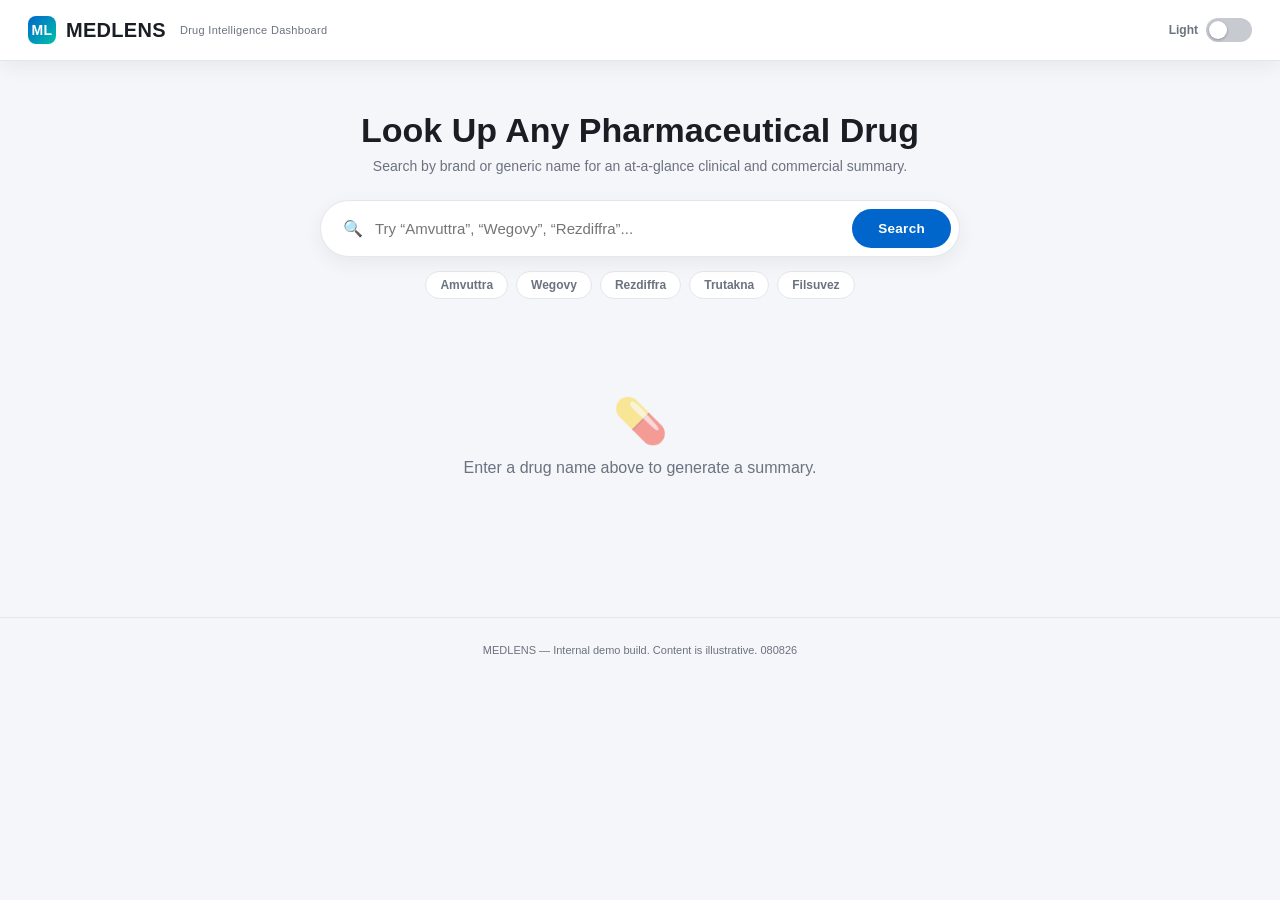
==== index.html @ 2a8954ef "Log search timing breakdown to browser console Prints round-trip time alongside the server's own pha" ====
<!DOCTYPE html>
<html lang="en">
<head>
<meta charset="UTF-8">
<meta name="viewport" content="width=device-width, initial-scale=1.0">
<title>MEDLENS — Drug Intelligence Dashboard</title>
<style>
:root{
--accent:#0066CC; --accent-soft:#0066CC1a;
--bg:#f4f6f9; --panel:#ffffff; --text:#1a1d24; --muted:#6b7280; --border:#e3e6ec;
--radius:16px; --shadow:0 6px 20px rgba(20,20,40,.06); --shadow-hover:0 12px 28px rgba(20,20,40,.12);
--anatomy-color:#498fcb;
}
[data-theme="dark"]{
--bg:#0e0f14; --panel:#181a22; --text:#eef0f5; --muted:#9aa0b0; --border:#262a36;
--shadow:0 6px 20px rgba(0,0,0,.4); --shadow-hover:0 12px 30px rgba(0,0,0,.55);
}
*{box-sizing:border-box;}
body{margin:0;font-family:'Helvetica Neue',Helvetica,Arial,sans-serif;background:var(--bg);color:var(--text);transition:background .3s,color .3s;-webkit-font-smoothing:antialiased;}
header.topbar{position:sticky; top:0; z-index:50; display:flex; align-items:center; justify-content:space-between; padding:16px 28px; background:var(--panel); border-bottom:1px solid var(--border); box-shadow:var(--shadow);}
.logo{ display:flex; align-items:center; gap:10px; font-weight:700; font-size:20px; letter-spacing:.3px;}
.logo .mark{ width:28px;height:28px;border-radius:8px; background:linear-gradient(135deg,#0066CC,#00C2A8); display:flex;align-items:center;justify-content:center;color:#fff;font-size:14px;font-weight:800;}
.logo-sub{ font-size:11px; color:var(--muted); font-weight:500; margin-left:4px;}
.switch{ position:relative; width:46px; height:24px; flex-shrink:0;}
.switch input{ opacity:0; width:0; height:0;}
.slider{ position:absolute; cursor:pointer; inset:0; background:#c7cad1; border-radius:24px; transition:.25s;}
.slider::before{ content:""; position:absolute; height:18px;width:18px;left:3px;bottom:3px;background:#fff;border-radius:50%;transition:.25s; box-shadow:0 1px 3px rgba(0,0,0,.3);}
input:checked + .slider{ background:var(--accent);}
input:checked + .slider::before{ transform:translateX(22px);}
.theme-row{ display:flex; align-items:center; gap:8px; font-size:12px; color:var(--muted); font-weight:600;}
.hero{ max-width:900px; margin:50px auto 0; padding:0 24px; text-align:center;}
.hero h1{ font-size:34px; font-weight:700; margin:0 0 8px; }
.hero p{ color:var(--muted); font-size:14px; margin:0 0 26px; }
.search-wrap{ max-width:640px; margin:0 auto; position:relative; }
.search-box{display:flex; align-items:center; gap:10px; background:var(--panel); border:1.5px solid var(--border); border-radius:999px; padding:8px 8px 8px 22px; box-shadow:var(--shadow); transition:border-color .2s;}
.search-box:focus-within{ border-color:var(--accent); }
.search-box input{flex:1; border:none; outline:none; background:transparent; font-family:inherit; font-size:15px; color:var(--text);}
.search-btn{background:var(--accent); color:#fff; border:none; border-radius:999px; padding:12px 26px; font-family:inherit; font-weight:700; font-size:13.5px; cursor:pointer; transition:all .2s; letter-spacing:.3px;}
.search-btn:hover{ background:#0052a3; }
.suggestions{display:flex; gap:8px; justify-content:center; margin-top:14px; flex-wrap:wrap;}
.chip-btn{border:1px solid var(--border); background:var(--panel); color:var(--muted); padding:6px 14px; border-radius:999px; font-size:12px; font-weight:600; cursor:pointer; transition:all .2s; font-family:inherit;}
.chip-btn:hover{ border-color:var(--accent); color:var(--accent); }
#loading{ display:none; text-align:center; padding:50px 0; color:var(--muted); font-size:14px; }
#loading.show{ display:block; }
.spinner{width:32px;height:32px;border-radius:50%; border:3px solid var(--border); border-top-color:var(--accent); margin:0 auto 14px; animation:spin 0.8s linear infinite;}
@keyframes spin{ to{ transform:rotate(360deg); } }
#emptyState{ text-align:center; padding:60px 20px; color:var(--muted); }
#emptyState .big-icon{ font-size:44px; margin-bottom:12px; opacity:.5; }
main{ max-width:1100px; margin:0 auto; padding:36px 24px 80px; }
.result-card{ display:none; }
.result-card.show{ display:block; animation:fadeIn .35s ease; }
@keyframes fadeIn{ from{opacity:0; transform:translateY(8px);} to{opacity:1; transform:translateY(0);} }
.drug-header{background:var(--panel); border:1px solid var(--border); border-radius:var(--radius); padding:28px 32px; box-shadow:var(--shadow); display:flex; justify-content:space-between; align-items:flex-start; gap:20px; flex-wrap:wrap;}
.drug-title-block h2{ font-size:28px; font-weight:700; margin:0 0 2px; }
.drug-generic{ font-size:13.5px; color:var(--muted); font-style:italic; margin-bottom:10px; }
.drug-tags{ display:flex; gap:8px; flex-wrap:wrap; }
.tag{ font-size:11px; font-weight:700; padding:4px 11px; border-radius:999px; background:var(--accent-soft); color:var(--accent); text-transform:uppercase; letter-spacing:.4px; }
.tag.class-tag{ background:#00C2A81a; color:#00997f; }
.confidence-note{ font-size:11px; color:var(--muted); max-width:220px; text-align:right; }
.header-links{ display:flex; gap:10px; margin-top:12px; flex-wrap:wrap; }
.link-btn{display:inline-flex; align-items:center; gap:6px; font-size:12px; font-weight:700; padding:8px 14px; border-radius:999px; text-decoration:none; border:1.5px solid var(--accent); color:var(--accent); transition:all .2s;}
.link-btn:hover{ background:var(--accent); color:#fff; }
.link-btn.secondary{ border-color:var(--border); color:var(--muted); }
.link-btn.secondary:hover{ background:var(--muted); color:#fff; border-color:var(--muted); }
.grid-2{ display:grid; grid-template-columns:1fr 1fr; gap:20px; margin-top:20px; }
.grid-3{ display:grid; grid-template-columns:repeat(3,1fr); gap:20px; margin-top:20px; }
@media (max-width:800px){ .grid-2, .grid-3{ grid-template-columns:1fr; } }
.panel{ background:var(--panel); border:1px solid var(--border); border-radius:var(--radius); padding:24px 26px; box-shadow:var(--shadow); }
.panel h3{ font-size:14px; text-transform:uppercase; letter-spacing:1px; color:var(--accent); margin:0 0 14px; font-weight:700; }
.panel p{ font-size:14px; line-height:1.65; color:var(--text); margin:0 0 10px; }
.panel ul{ margin:0; padding-left:18px; font-size:13.5px; line-height:1.8; color:var(--text); }
.layman-box{background:var(--accent-soft); border:1px solid var(--border); border-radius:12px; padding:16px 18px; margin-top:14px;}
.layman-box .label-row{ display:flex; align-items:center; gap:8px; margin-bottom:8px; }
.layman-box .label-row span.emoji{ font-size:16px; }
.layman-box .label-row b{ font-size:12px; text-transform:uppercase; letter-spacing:.5px; color:var(--accent); }
.layman-box p{ margin:0; font-size:13.5px; line-height:1.6; }
/* Body map infographic — RESCALED to 2x (was 2.5x) */
.bodymap-wrap{ display:flex; flex-direction:column; align-items:center; }
.bodymap{ position:relative; width:300px; max-width:100%; }
.bodymap svg{ width:100%; display:block; }
.bodymap .zone{ transition:opacity .2s; cursor:pointer; }
.bodymap .zone.active{ fill:var(--accent) !important; opacity:1; }
.bodymap .zone.inactive{ opacity:.15; }
.zone-legend{ margin-top:14px; display:flex; flex-direction:column; gap:6px; width:100%; }
.zone-legend-item{ display:flex; align-items:center; gap:8px; font-size:12.5px; }
.zone-legend-dot{ width:10px;height:10px;border-radius:50%; background:var(--accent); flex-shrink:0; }
.resource-item{display:flex; align-items:flex-start; gap:12px; padding:12px 0; border-bottom:1px solid var(--border);}
.resource-item:last-child{ border-bottom:none; }
.resource-icon{ width:34px;height:34px; border-radius:9px; background:var(--accent-soft); display:flex; align-items:center; justify-content:center; font-size:16px; flex-shrink:0; }
.resource-text h4{ margin:0 0 3px; font-size:13.5px; font-weight:700; }
.resource-text p{ margin:0; font-size:12.5px; color:var(--muted); line-height:1.5; }
.resource-link{ font-size:11.5px; font-weight:700; color:var(--accent); text-decoration:none; }
.company-card{ display:flex; align-items:center; gap:16px; margin-bottom:16px; }
.company-logo-mark{ width:52px;height:52px; border-radius:12px; background:var(--accent); color:#fff; display:flex; align-items:center; justify-content:center; font-weight:800; font-size:18px; flex-shrink:0; }
.company-meta h4{ margin:0 0 2px; font-size:15px; font-weight:700; }
.company-meta span{ font-size:12px; color:var(--muted); }
.stat-row{ display:flex; gap:18px; margin-top:14px; flex-wrap:wrap; }
.stat{ flex:1; min-width:90px; }
.stat .val{ font-size:18px; font-weight:800; }
.stat .lbl{ font-size:10.5px; color:var(--muted); text-transform:uppercase; letter-spacing:.4px; }
.company-website-link{ display:inline-flex; align-items:center; gap:6px; font-size:12.5px; font-weight:700; color:var(--accent); text-decoration:none; margin-top:14px; }
.company-website-link:hover{ text-decoration:underline; }
.other-drugs-wrap{ margin-top:18px; padding-top:16px; border-top:1px solid var(--border); }
.other-drugs-wrap h4{ margin:0 0 10px; font-size:12px; text-transform:uppercase; letter-spacing:.5px; color:var(--muted); font-weight:700; }
.other-drugs-list{ display:flex; flex-wrap:wrap; gap:8px; }
.other-drug-chip{ font-size:12px; padding:6px 13px; border-radius:999px; background:var(--bg); border:1px solid var(--border); font-weight:600; }
a.other-drug-chip{ display:inline-block; text-decoration:none; color:var(--text); cursor:pointer; transition:all .2s; }
a.other-drug-chip:hover{ background:var(--accent); color:#fff; border-color:var(--accent); }
.side-effects-list{ display:flex; flex-wrap:wrap; gap:8px; }
.se-chip{ font-size:12px; padding:6px 12px; border-radius:8px; background:var(--bg); border:1px solid var(--border); }
.se-chip.serious{ background:#e7004c1a; color:#e7004c; border-color:#e7004c40; font-weight:700; }
.similar-drugs-wrap{ margin-top:20px; padding-top:16px; border-top:1px solid var(--border); }
.similar-drugs-wrap h3{ font-size:14px; text-transform:uppercase; letter-spacing:1px; color:var(--accent); margin:0 0 12px; font-weight:700; }
.similar-drugs-list{ display:flex; flex-wrap:wrap; gap:8px; }
.similar-drug-link{font-size:12.5px; font-weight:700; padding:6px 14px; border-radius:999px; background:var(--accent-soft); color:var(--accent); text-decoration:none; border:1px solid var(--border); cursor:pointer; transition:all .2s;}
.similar-drug-link:hover{ background:var(--accent); color:#fff; }
.disclaimer{margin-top:28px; font-size:11.5px; color:var(--muted); background:var(--panel); border:1px dashed var(--border); border-radius:12px; padding:14px 18px; line-height:1.6;}
.disclaimer b{ color:var(--text); }
.trial-banner{ display:flex; align-items:flex-start; gap:14px; background:var(--accent-soft); border:1.5px solid var(--accent); border-radius:var(--radius); padding:18px 22px; margin-bottom:20px; box-shadow:var(--shadow); }
.trial-banner-icon{ font-size:22px; line-height:1; flex-shrink:0; }
.trial-banner-body{ flex:1; min-width:0; }
.trial-banner-title{ font-size:13px; font-weight:800; text-transform:uppercase; letter-spacing:.5px; color:var(--accent); margin:0 0 4px; }
.trial-banner-text{ font-size:13px; line-height:1.55; color:var(--text); margin:0 0 10px; }
.trial-banner-meta{ display:flex; gap:8px; flex-wrap:wrap; }
.trial-meta-chip{ font-size:11px; font-weight:700; padding:4px 11px; border-radius:999px; background:var(--panel); border:1px solid var(--accent); color:var(--accent); text-transform:uppercase; letter-spacing:.4px; }
.trial-meta-chip.trial-meta-link{ text-decoration:none; cursor:pointer; transition:all .2s; }
.trial-meta-chip.trial-meta-link:hover{ background:var(--accent); color:#fff; }
.coverage-panel{ margin-top:20px; }
.coverage-panel > h3{ font-size:14px; text-transform:uppercase; letter-spacing:1px; color:var(--accent); margin:0 0 4px; font-weight:700; }
.coverage-sub-label{ font-size:11.5px; color:var(--muted); margin:0 0 16px; }
.coverage-list{ display:flex; flex-direction:column; }
.coverage-item{ display:block; text-decoration:none; color:inherit; padding:14px 0; border-top:1px solid var(--border); }
.coverage-item:first-child{ border-top:none; padding-top:2px; }
.coverage-item:hover .coverage-headline{ color:var(--accent); text-decoration:underline; }
.coverage-meta{ display:flex; align-items:center; gap:8px; flex-wrap:wrap; margin-bottom:6px; }
.coverage-outlet{ font-size:10.5px; font-weight:700; letter-spacing:.4px; text-transform:uppercase; color:var(--accent); background:var(--accent-soft); padding:3px 9px; border-radius:999px; }
.coverage-date{ font-size:11px; color:var(--muted); font-variant-numeric:tabular-nums; }
.coverage-headline{ font-size:14.5px; font-weight:700; line-height:1.35; margin:0 0 4px; color:var(--text); }
.coverage-sub{ font-size:12.5px; line-height:1.55; color:var(--muted); margin:0; }
.coverage-foot{ margin-top:16px; padding-top:13px; border-top:1px solid var(--border); font-size:11px; color:var(--muted); display:flex; justify-content:space-between; gap:12px; flex-wrap:wrap; align-items:center; }
.coverage-foot a{ color:var(--accent); text-decoration:none; font-weight:700; }
.coverage-foot a:hover{ text-decoration:underline; }
.coverage-empty{ display:flex; gap:13px; align-items:flex-start; background:var(--bg); border:1px dashed var(--border); border-radius:12px; padding:16px 18px; }
.coverage-empty-icon{ font-size:17px; line-height:1.2; flex-shrink:0; }
.coverage-empty-title{ font-size:13px; font-weight:700; margin:0 0 3px; color:var(--text); }
.coverage-empty-text{ font-size:12.5px; line-height:1.55; color:var(--muted); margin:0; }
.coverage-empty-text a{ color:var(--accent); font-weight:700; text-decoration:none; }
.coverage-empty-text a:hover{ text-decoration:underline; }
.coverage-skel-row{ padding:14px 0; border-top:1px solid var(--border); }
.coverage-skel-row:first-child{ border-top:none; padding-top:2px; }
.sk{ background:var(--border); border-radius:5px; height:9px; animation:skpulse 1.4s ease-in-out infinite; }
.sk.chip{ width:74px; height:15px; border-radius:999px; margin-bottom:8px; }
.sk.l1{ width:92%; height:12px; margin-bottom:7px; }
.sk.l2{ width:64%; }
@keyframes skpulse{ 0%,100%{ opacity:.55; } 50%{ opacity:1; } }
@media (prefers-reduced-motion:reduce){ .sk{ animation:none; } }
.source-note{ display:flex; align-items:center; gap:6px; font-size:11px; color:var(--muted); margin-top:16px; justify-content:flex-end; }
.source-dot{ width:6px;height:6px;border-radius:50%; background:#00C2A8; }
footer{ text-align:center; padding:26px; font-size:11px; color:var(--muted); border-top:1px solid var(--border); }
</style>
</head>
<body data-theme="light">
<header class="topbar">
<div class="logo"><span class="mark">ML</span>MEDLENS<span class="logo-sub">Drug Intelligence Dashboard</span></div>
<div class="theme-row">
<span id="themeLabel">Light</span>
<label class="switch">
<input type="checkbox" id="themeToggle">
<span class="slider"></span>
</label>
</div>
</header>
<div class="hero">
<h1>Look Up Any Pharmaceutical Drug</h1>
<p>Search by brand or generic name for an at-a-glance clinical and commercial summary.</p>
<div class="search-wrap">
<div class="search-box">
<span>🔍</span>
<input type="text" id="searchInput" placeholder="Try “Amvuttra”, “Wegovy”, “Rezdiffra”...">
<button class="search-btn" id="searchBtn">Search</button>
</div>
</div>
<div class="suggestions">
<button class="chip-btn" data-drug="amvuttra">Amvuttra</button>
<button class="chip-btn" data-drug="wegovy">Wegovy</button>
<button class="chip-btn" data-drug="rezdiffra">Rezdiffra</button>
<button class="chip-btn" data-drug="trutakna">Trutakna</button>
<button class="chip-btn" data-drug="filsuvez">Filsuvez</button>
</div>
</div>
<main>
<div id="loading">
<div class="spinner"></div>
Searching drug databases...
</div>
<div id="emptyState">
<div class="big-icon">💊</div>
<div>Enter a drug name above to generate a summary.</div>
</div>
<div class="result-card" id="resultCard"></div>
<div class="disclaimer" id="globalDisclaimer" style="display:none;">
<b>Data notice:</b> Summaries are generated from public FDA label data and AI interpretation. Always verify against current official prescribing information before clinical or promotional use.
</div>
</main>
<footer>MEDLENS — Internal demo build. Content is illustrative. 080826</footer>
<script>
const DB = {
amvuttra:{brand:"AMVUTTRA", generic:"vutrisiran", company:"Alnylam Pharmaceuticals", companyInitials:"AL", companyFounded:"2002", companyHQ:"Cambridge, MA", companyFocus:"RNAi Therapeutics", drugClass:"RNA Interference (RNAi) Therapeutic", route:"Subcutaneous injection", frequency:"Every 3 months", accent:"#E7004C", indication:"Amvuttra is used to treat polyneuropathy caused by hereditary transthyretin-mediated (hATTR) amyloidosis in adults.", laymanSummary:"Amvuttra helps people whose bodies make a faulty protein that builds up and damages nerves over time.", drugWebsite:"https://www.amvuttra.com", companyWebsite:"https://www.alnylam.com", otherDrugs:["Onpattro","Givlaari","Oxlumo","Leqvio"], bodyZones:["peripheral-nerves","heart"], bodyZoneLabels:{"peripheral-nerves":"Peripheral Nervous System — primary site of amyloid deposit damage","heart":"Cardiac tissue — amyloidosis can also affect the heart"}, sideEffects:[{name:"Injection site reactions",serious:false},{name:"Fatigue",serious:false},{name:"Peripheral edema",serious:false},{name:"Vitamin A deficiency",serious:true}], resources:[{icon:"🤝", title:"Alnylam Assist", text:"Patient support program offering financial assistance."},{icon:"📞", title:"1:1 Nurse Educator Access", text:"Dedicated nurse educators for onboarding support."},{icon:"💰", title:"Copay Savings Card", text:"Eligible patients may pay as little as $0 per dose."}]},
wegovy:{brand:"WEGOVY", generic:"semaglutide", company:"Novo Nordisk", companyInitials:"NN", companyFounded:"1923", companyHQ:"Bagsværd, Denmark", companyFocus:"Diabetes & Obesity Care", drugClass:"GLP-1 Receptor Agonist", route:"Subcutaneous injection / oral tablet", frequency:"Weekly (injection) or daily (tablet)", accent:"#0092BC", indication:"Wegovy is indicated for chronic weight management in adults and adolescents with obesity.", laymanSummary:"Wegovy is a weekly shot that helps people feel full faster and eat less, supporting weight loss over time.", drugWebsite:"https://www.wegovy.com", companyWebsite:"https://www.novonordisk.com", otherDrugs:["Ozempic","Rybelsus","Saxenda","Victoza"], bodyZones:["brain","stomach","heart"], bodyZoneLabels:{"brain":"Hypothalamus — appetite signaling","stomach":"GI tract — slows gastric emptying","heart":"Cardiovascular system — reduces cardiac events"}, sideEffects:[{name:"Nausea",serious:false},{name:"Diarrhea",serious:false},{name:"Constipation",serious:false},{name:"Pancreatitis",serious:true},{name:"Gallbladder issues",serious:true}], resources:[{icon:"🌱", title:"Live Lighter™ Program", text:"Behavioral support and meal planning tools."},{icon:"💳", title:"NovoCare Savings Offer", text:"Savings card for eligible patients."},{icon:"📱", title:"Injection Pen Tutorial App", text:"Step-by-step self-injection guide."}]},
rezdiffra:{brand:"REZDIFFRA", generic:"resmetirom", company:"Madrigal Pharmaceuticals", companyInitials:"MD", companyFounded:"2011", companyHQ:"West Conshohocken, PA", companyFocus:"Liver Disease (MASH/NASH)", drugClass:"Thyroid Hormone Receptor-Beta Agonist", route:"Oral tablet", frequency:"Once daily", accent:"#140FA5", indication:"Rezdiffra treats adults with noncirrhotic MASH with moderate to advanced liver fibrosis.", laymanSummary:"Rezdiffra is a daily pill that helps improve liver health and slow damage from MASH.", drugWebsite:"https://www.rezdiffra.com", companyWebsite:"https://www.madrigalpharma.com", otherDrugs:["No other approved products"], bodyZones:["liver"], bodyZoneLabels:{"liver":"Liver — reduces fat accumulation and fibrosis progression"}, sideEffects:[{name:"Diarrhea",serious:false},{name:"Nausea",serious:false},{name:"Itching",serious:false},{name:"Vomiting",serious:false},{name:"Liver enzyme elevation",serious:true}], resources:[{icon:"🩺", title:"Madrigal Cares", text:"Support hub for insurance and financial assistance."},{icon:"📖", title:"MASH Education Center", text:"Disease-state education resources."},{icon:"💰", title:"Copay Assistance Program", text:"Support to reduce out-of-pocket cost."}]},
trutakna:{brand:"TRUTAKNA", generic:"atacicept", company:"Vera Therapeutics", companyInitials:"VT", companyFounded:"2016", companyHQ:"Brisbane, CA", companyFocus:"Kidney & Immune Disease", drugClass:"Dual B-Lymphocyte Stimulator / APRIL Inhibitor", route:"Subcutaneous injection", frequency:"Weekly", accent:"#36508C", indication:"Trutakna is being developed to treat IgA nephropathy (IgAN).", laymanSummary:"Trutakna is a weekly shot studied for people whose kidneys are damaged by their own immune system.", drugWebsite:"https://www.veratx.com/trutakna", companyWebsite:"https://www.veratx.com", otherDrugs:["No other approved commercial products"], bodyZones:["kidneys","immune-system"], bodyZoneLabels:{"kidneys":"Kidneys — primary organ affected by IgA nephropathy","immune-system":"Immune system — modulates B-cell activity"}, sideEffects:[{name:"Injection site reactions",serious:false},{name:"Headache",serious:false},{name:"Upper respiratory infection",serious:false},{name:"Reduced immunoglobulin levels",serious:true}], resources:[{icon:"🧬", title:"IgAN Patient Community", text:"Educational hub connecting patients with specialists."},{icon:"🤝", title:"Vera Cares Navigator", text:"Case management for insurance support."},{icon:"📚", title:"Clinical Trial Resource Library", text:"Information on ongoing studies."}]},
filsuvez:{brand:"FILSUVEZ", generic:"birch triterpenes", company:"Amryt Pharma (Chiesi Group)", companyInitials:"AM", companyFounded:"2015", companyHQ:"Dublin, Ireland", companyFocus:"Rare Dermatological Disease", drugClass:"Topical Gel — Wound Healing Agent", route:"Topical gel", frequency:"Applied at each dressing change", accent:"#0065A1", indication:"Filsuvez is a topical gel used for wounds associated with epidermolysis bullosa (EB).", laymanSummary:"Filsuvez is a gel applied to wounds for people with a rare skin condition, helping wounds heal faster.", drugWebsite:"https://www.filsuvez.com", companyWebsite:"https://www.chiesi.com", otherDrugs:["Lamzede","Mycapssa","Myalept"], bodyZones:["skin"], bodyZoneLabels:{"skin":"Skin — applied topically to promote wound closure"}, sideEffects:[{name:"Wound complications",serious:false},{name:"Application site reactions",serious:false},{name:"Itching",serious:false},{name:"Hypersensitivity reactions",serious:true}], resources:[{icon:"🎗️", title:"EB Patient Advocacy Link", text:"Connection to rare-disease advocacy groups."},{icon:"🩹", title:"Wound Care Training Materials", text:"Caregiver guides on proper application."},{icon:"💰", title:"Patient Assistance Program", text:"Financial support for eligible patients."}]}
};

function renderBodyMap(activeZones){
const positions = {
brain:{cx:103,cy:14,r:9},
heart:{cx:96,cy:65,r:7},
stomach:{cx:108,cy:88,r:7},
liver:{cx:92,cy:85,r:7},
kidneys:{cx:103,cy:100,r:6}
};
let extras = '';
if(activeZones.includes('peripheral-nerves')){
extras += `<line x1="103" y1="115" x2="55" y2="195" stroke="var(--accent)" stroke-width="3" opacity="0.75" stroke-linecap="round"/>
<line x1="103" y1="115" x2="150" y2="195" stroke="var(--accent)" stroke-width="3" opacity="0.75" stroke-linecap="round"/>`;
}
if(activeZones.includes('immune-system')){
extras += `<circle cx="75" cy="75" r="4" fill="var(--accent)" opacity="0.65"/>
<circle cx="130" cy="90" r="4" fill="var(--accent)" opacity="0.65"/>
<circle cx="70" cy="110" r="4" fill="var(--accent)" opacity="0.65"/>`;
}
if(activeZones.includes('skin')){
extras += `<path d="M78,45 C60,52 52,90 55,150 C58,175 65,195 75,205 M128,45 C146,52 154,90 151,150 C148,175 141,195 131,205" fill="none" stroke="var(--accent)" stroke-width="2" stroke-dasharray="4 3" opacity="0.65"/>`;
}
let circles = '';
['brain','heart','stomach','liver','kidneys'].forEach(z=>{
const p = positions[z];
const isActive = activeZones.includes(z);
circles += `<circle class="zone ${isActive?'active':'inactive'}" cx="${p.cx}" cy="${p.cy}" r="${p.r}" fill="${isActive?'var(--accent)':'#c7cad1'}"/>`;
});
return `<svg viewBox="0 0 206.326 206.326" xmlns="http://www.w3.org/2000/svg">
<g><path fill="#498fcb" d="M104.265,117.959c-0.304,3.58,2.126,22.529,3.38,29.959c0.597,3.52,2.234,9.255,1.645,12.3c-0.841,4.244-1.084,9.736-0.621,12.934c0.292,1.942,1.211,10.899-0.104,14.175c-0.688,1.718-1.949,10.522-1.949,10.522c-3.285,8.294-1.431,7.886-1.431,7.886c1.017,1.248,2.759,0.098,2.759,0.098c1.327,0.846,2.246-0.201,2.246-0.201c1.139,0.943,2.467-0.116,2.467-0.116c1.431,0.743,2.758-0.627,2.758-0.627c0.822,0.414,1.023-0.109,1.023-0.109c2.466-0.158-1.376-8.05-1.376-8.05c-0.92-7.088,0.913-11.033,0.913-11.033c6.004-17.805,6.309-22.53,3.909-29.24c-0.676-1.937-0.847-2.704-0.536-3.545c0.719-1.941,0.195-9.748,1.072-12.848c1.692-5.979,3.361-21.142,4.231-28.217c1.169-9.53-4.141-22.308-4.141-22.308c-1.163-5.2,0.542-23.727,0.542-23.727c2.381,3.705,2.29,10.245,2.29,10.245c-0.378,6.859,5.541,17.342,5.541,17.342c2.844,4.332,3.921,8.442,3.921,8.747c0,1.248-0.273,4.269-0.273,4.269l0.109,2.631c0.049,0.67,0.426,2.977,0.365,4.092c-0.444,6.862,0.646,5.571,0.646,5.571c0.92,0,1.931-5.522,1.931-5.522c0,1.424-0.348,5.687,0.42,7.295c0.919,1.918,1.595-0.329,1.607-0.78c0.243-8.737,0.768-6.448,0.768-6.448c0.511,7.088,1.139,8.689,2.265,8.135c0.853-0.407,0.073-8.506,0.073-8.506c1.461,4.811,2.569,5.577,2.569,5.577c2.411,1.693,0.92-2.983,0.585-3.909c-1.784-4.92-1.839-6.625-1.839-6.625c2.229,4.421,3.909,4.257,3.909,4.257c2.174-0.694-1.9-6.954-4.287-9.953c-1.218-1.528-2.789-3.574-3.245-4.789c-0.743-2.058-1.304-8.674-1.304-8.674c-0.225-7.807-2.155-11.198-2.155-11.198c-3.3-5.282-3.921-15.135-3.921-15.135l-0.146-16.635c-1.157-11.347-9.518-11.429-9.518-11.429c-8.451-1.258-9.627-3.988-9.627-3.988c-1.79-2.576-0.767-7.514-0.767-7.514c1.485-1.208,2.058-4.415,2.058-4.415c2.466-1.891,2.345-4.658,1.206-4.628c-0.914,0.024-0.707-0.733-0.707-0.733C115.068,0.636,104.01,0,104.01,0h-1.688c0,0-11.063,0.636-9.523,13.089c0,0,0.207,0.758-0.715,0.733c-1.136-0.03-1.242,2.737,1.215,4.628c0,0,0.572,3.206,2.058,4.415c0,0,1.023,4.938-0.767,7.514c0,0-1.172,2.73-9.627,3.988c0,0-8.375,0.082-9.514,11.429l-0.158,16.635c0,0-0.609,9.853-3.922,15.135c0,0-1.921,3.392-2.143,11.198c0,0-0.563,6.616-1.303,8.674c-0.451,1.209-2.021,3.255-3.249,4.789c-2.408,2.993-6.455,9.24-4.29,9.953c0,0,1.689,0.164,3.909-4.257c0,0-0.046,1.693-1.827,6.625c-0.35,0.914-1.839,5.59,0.573,3.909c0,0,1.117-0.767,2.569-5.577c0,0-0.779,8.099,0.088,8.506c1.133,0.555,1.751-1.047,2.262-8.135c0,0,0.524-2.289,0.767,6.448c0.012,0.451,0.673,2.698,1.596,0.78c0.779-1.608,0.429-5.864,0.429-7.295c0,0,0.999,5.522,1.933,5.522c0,0,1.099,1.291,0.648-5.571c-0.073-1.121,0.32-3.422,0.369-4.092l0.106-2.631c0,0-0.274-3.014-0.274-4.269c0-0.311,1.078-4.415,3.921-8.747c0,0,5.913-10.488,5.532-17.342c0,0-0.082-6.54,2.299-10.245c0,0,1.69,18.526,0.545,23.727c0,0-5.319,12.778-4.146,22.308c0.864,7.094,2.53,22.237,4.226,28.217c0.886,3.094,0.362,10.899,1.072,12.848c0.32,0.847,0.152,1.627-0.536,3.545c-2.387,6.71-2.083,11.436,3.921,29.24c0,0,1.848,3.945,0.914,11.033c0,0-3.836,7.892-1.379,8.05c0,0,0.192,0.523,1.023,0.109c0,0,1.327,1.37,2.761,0.627c0,0,1.328,1.06,2.463,0.116c0,0,0.91,1.047,2.237,0.201c0,0,1.742,1.175,2.777-0.098c0,0,1.839,0.408-1.435-7.886c0,0-1.254-8.793-1.945-10.522c-1.318-3.275-0.387-12.251-0.106-14.175c0.453-3.216,0.21-8.695-0.618-12.934c-0.606-3.038,1.035-8.774,1.641-12.3c1.245-7.423,3.685-26.373,3.38-29.959l1.008,0.354C103.809,118.312,104.265,117.959,104.265,117.959z"/></g>
${extras}${circles}</svg>`;
}

function renderSimilarDrugs(drugKey){
const d = DB[drugKey];
if(!d.similarDrugs || d.similarDrugs.length === 0) return '';
const others = d.similarDrugs.filter(name => name.toLowerCase() !== d.brand.toLowerCase());
if(others.length === 0) return '';
const linksHTML = others.map(name => `<a href="#" class="similar-drug-link" data-similar="${name}">${name}</a>`).join('');
return `<div class="similar-drugs-wrap"><h3>Other Brands with the Same Active Ingredient</h3><div class="similar-drugs-list">${linksHTML}</div></div>`;
}

const API_BASE = 'https://medlens-backend-tqmk.onrender.com';

// Article text comes from a third-party news feed, so it's escaped
// before going anywhere near innerHTML.
function esc(s){
return String(s == null ? '' : s).replace(/[&<>"']/g, c => ({'&':'&amp;','<':'&lt;','>':'&gt;','"':'&quot;',"'":'&#39;'})[c]);
}
function safeUrl(u){
const s = String(u || '');
return /^https?:\/\//i.test(s) ? s : '#';
}

function renderCoverageSkeleton(){
const row = '<div class="coverage-skel-row"><div class="sk chip"></div><div class="sk l1"></div><div class="sk l2"></div></div>';
return `<div class="panel coverage-panel"><h3>Recent Coverage</h3><p class="coverage-sub-label">Looking for recent articles…</p><div>${row}${row}${row}</div></div>`;
}

function renderCoverageEmpty(status, searchUrl){
const link = searchUrl ? ` <a href="${safeUrl(searchUrl)}" target="_blank" rel="noopener noreferrer">search Google News ↗</a>` : '';
let icon, title, text;
if(status === 'filtered'){
icon = '🔎';
title = 'No coverage from recognized outlets';
text = 'Recent articles were found, but none from established news organizations or medical trade publications, so none are shown here.';
} else if(status === 'error'){
icon = '⚠️';
title = "Couldn't load coverage right now";
text = 'The news feed didn\'t respond. The rest of this drug summary is unaffected — try refreshing in a moment.';
} else {
icon = '📭';
title = 'No recent news coverage found';
text = `Nothing published about this drug in the last 12 months. Older or more specialized coverage may exist —${link || ''}`;
}
return `<div class="panel coverage-panel"><h3>Recent Coverage</h3><div class="coverage-empty"><span class="coverage-empty-icon">${icon}</span><div><p class="coverage-empty-title">${title}</p><p class="coverage-empty-text">${text}</p></div></div></div>`;
}

function renderCoverageArticles(data){
const items = (data.articles || []).map(a => {
const sub = a.subhead ? `<p class="coverage-sub">${esc(a.subhead)}</p>` : '';
const date = a.date ? `<span class="coverage-date">${esc(a.date)}</span>` : '';
return `<a class="coverage-item" href="${safeUrl(a.url)}" target="_blank" rel="noopener noreferrer"><div class="coverage-meta"><span class="coverage-outlet">${esc(a.outlet)}</span>${date}</div><p class="coverage-headline">${esc(a.headline)}</p>${sub}</a>`;
}).join('');
const more = data.searchUrl ? `<a href="${safeUrl(data.searchUrl)}" target="_blank" rel="noopener noreferrer">See more coverage ↗</a>` : '';
return `<div class="panel coverage-panel"><h3>Recent Coverage</h3><p class="coverage-sub-label">Latest reporting from recognized news and industry outlets</p><div class="coverage-list">${items}</div><div class="coverage-foot"><span>Headlines via Google News · MEDLENS does not endorse or verify claims made in linked articles</span>${more}</div></div>`;
}

// Bumped on every search so a slow in-flight response can't paint
// stale articles into a card the user has already moved past.
let coverageRequestId = 0;

async function loadCoverage(query){
const mount = document.getElementById('coveragePanel');
if(!mount) return;
const reqId = ++coverageRequestId;
mount.innerHTML = renderCoverageSkeleton();
try{
const res = await fetch(`${API_BASE}/api/news/${encodeURIComponent(query)}`);
if(reqId !== coverageRequestId) return;
if(!res.ok){
mount.innerHTML = renderCoverageEmpty('error');
return;
}
const data = await res.json();
if(reqId !== coverageRequestId) return;
if(data.articles && data.articles.length){
mount.innerHTML = renderCoverageArticles(data);
} else {
mount.innerHTML = renderCoverageEmpty(data.status || 'none', data.searchUrl);
}
}catch(err){
if(reqId !== coverageRequestId) return;
console.error('Coverage lookup failed:', err);
mount.innerHTML = renderCoverageEmpty('error');
}
}

function renderTrialBanner(d){
if(d.source !== 'trial') return '';
const phase = d.trialPhase || 'Not Applicable';
const status = d.trialStatus || 'Status Unknown';
const nct = d.nctId || 'N/A';
const url = d.studyUrl || 'https://clinicaltrials.gov/';
return `<div class="trial-banner"><div class="trial-banner-icon">🧪</div><div class="trial-banner-body"><div class="trial-banner-title">Investigational — Not FDA-Approved</div><p class="trial-banner-text">This drug has not been approved by the FDA. Information below is drawn from a registered clinical trial and AI interpretation, not an approved product label — dosing, side effects, and other details are preliminary and subject to change.</p><div class="trial-banner-meta"><span class="trial-meta-chip">NCT ID: ${nct}</span><span class="trial-meta-chip">${phase}</span><span class="trial-meta-chip">${status}</span><a href="${url}" target="_blank" rel="noopener noreferrer" class="trial-meta-chip trial-meta-link">View Study Record ↗</a></div></div></div>`;
}

function renderResult(drug){
const d = DB[drug];
if(!d) return null;
const isTrial = d.source === 'trial';
document.documentElement.style.setProperty('--accent', d.accent || '#0066CC');
document.documentElement.style.setProperty('--accent-soft', (d.accent || '#0066CC') + '1a');
const legendItems = (d.bodyZones||[]).map(z=>`<div class="zone-legend-item"><span class="zone-legend-dot"></span>${d.bodyZoneLabels ? d.bodyZoneLabels[z] : z}</div>`).join('');
const seChips = (d.sideEffects||[]).map(se=>`<span class="se-chip ${se.serious?'serious':''}">${se.name}</span>`).join('');
const resourceItems = (d.resources||[]).map(r=>`<div class="resource-item"><div class="resource-icon">${r.icon}</div><div class="resource-text"><h4>${r.title}</h4><p>${r.text}</p></div></div>`).join('');
const drugSite = d.drugWebsite || null;
const companySite = d.companyWebsite || null;
const layman = d.laymanSummary || null;
const otherDrugsList = (d.otherDrugs && d.otherDrugs.length) ? d.otherDrugs : null;
const headerLinks = `<div class="header-links">${drugSite ? `<a class="link-btn" href="${drugSite}" target="_blank" rel="noopener noreferrer">🔗 Official Drug Site</a>` : ''}${companySite ? `<a class="link-btn secondary" href="${companySite}" target="_blank" rel="noopener noreferrer">🏢 Company Site</a>` : ''}</div>`;
const laymanBlock = layman ? `<div class="layman-box"><div class="label-row"><span class="emoji">💬</span><b>In Simple Terms</b></div><p>${layman}</p></div>` : '';
const otherDrugsBlock = otherDrugsList ? `<div class="other-drugs-wrap"><h4>Other Drugs by ${d.company}</h4><div class="other-drugs-list">${otherDrugsList.map(od=>{
const name = String(od == null ? '' : od).trim();
if(!name) return '';
// "No other approved products" is a status message the model returns
// for companies with nothing else on the market — not a drug, so it
// must stay plain text rather than becoming a dead search link.
if(/^no other\b/i.test(name)) return `<span class="other-drug-chip">${esc(name)}</span>`;
return `<a href="#" class="other-drug-chip other-drug-link" data-drug-query="${esc(name)}">${esc(name)}</a>`;
}).join('')}</div></div>` : '';
const companyWebsiteLinkBlock = companySite ? `<a class="company-website-link" href="${companySite}" target="_blank" rel="noopener noreferrer">🔗 Visit ${d.company} Website</a>` : '';
const similarDrugsBlock = renderSimilarDrugs(drug);
const trialBanner = renderTrialBanner(d);
const confidenceText = isTrial
? 'Summary generated from a ClinicalTrials.gov study record and AI interpretation. This is not an FDA-approved product label.'
: 'Summary generated from FDA label data and AI interpretation. Verify against current prescribing information.';
const sideEffectsHeading = isTrial ? 'Reported Safety Signals (Not Yet Established)' : 'Common & Serious Side Effects';
const sourceLabel = d.source === 'live' ? 'Live search result' : d.source === 'trial' ? 'Clinical trial data (investigational)' : 'Sample data';
return `${trialBanner}<div class="drug-header"><div class="drug-title-block"><h2>${d.brand}</h2><div class="drug-generic">${d.generic}</div><div class="drug-tags"><span class="tag">${d.route}</span><span class="tag class-tag">${d.drugClass}</span><span class="tag">${d.frequency}</span></div>${headerLinks}</div><div class="confidence-note">${confidenceText}</div></div>
<div class="grid-2"><div class="panel"><h3>Indication Summary</h3><p>${d.indication}</p>${laymanBlock}<h3 style="margin-top:20px;">${sideEffectsHeading}</h3><div class="side-effects-list">${seChips}</div>${similarDrugsBlock}</div>
<div class="panel bodymap-wrap"><h3 style="align-self:flex-start;">Areas of the Body Affected</h3><div class="bodymap">${renderBodyMap(d.bodyZones||[])}</div><div class="zone-legend">${legendItems}</div></div></div>
<div class="grid-2"><div class="panel"><h3>Patient Resources & Support</h3>${resourceItems}</div>
<div class="panel"><h3>Parent Company</h3><div class="company-card"><div class="company-logo-mark">${d.companyInitials}</div><div class="company-meta"><h4>${d.company}</h4><span>${d.companyFocus}</span></div></div><div class="stat-row"><div class="stat"><div class="val">${d.companyFounded}</div><div class="lbl">Founded</div></div><div class="stat"><div class="val" style="font-size:13px;">${d.companyHQ}</div><div class="lbl">Headquarters</div></div></div>${companyWebsiteLinkBlock}${otherDrugsBlock}</div></div>
<div id="coveragePanel"></div>
<div class="source-note"><span class="source-dot"></span>${sourceLabel}</div>`;
}

async function lookupDrug(query) {
try {
// The backend now runs the similar-drugs lookup in parallel with the
// LLM summary and returns it inline as data.similarDrugs, so this is
// a single round trip instead of two sequential fetches.
const t0 = performance.now();
const res = await fetch(`https://medlens-backend-tqmk.onrender.com/api/drug/${encodeURIComponent(query)}`);
if (!res.ok) return null;
const data = await res.json();
// Where the wait actually went. Open the browser console (F12) after a
// search to see the split: a large gap between roundTrip and server
// total means the container was asleep, not that the lookup was slow.
const roundTripMs = Math.round(performance.now() - t0);
if(data._timing){
console.log(`[MEDLENS] "${query}" — round trip ${roundTripMs}ms | server ${data._timing.totalMs}ms`, data._timing);
if(data._timing.uptimeMs < 60000){
console.warn(`[MEDLENS] Server had only been awake ${Math.round(data._timing.uptimeMs/1000)}s — this search paid a cold-start penalty.`);
}
} else {
console.log(`[MEDLENS] "${query}" — round trip ${roundTripMs}ms (no server timing)`);
}
const key = query.trim().toLowerCase();
data.similarDrugs = data.similarDrugs || [];
DB[key] = data;
return key;
} catch (err) {
console.error("Lookup failed:", err);
return null;
}
}

async function doSearch(query){
const loading = document.getElementById('loading');
const empty = document.getElementById('emptyState');
const card = document.getElementById('resultCard');
const disclaimer = document.getElementById('globalDisclaimer');
empty.style.display = 'none';
card.classList.remove('show');
loading.classList.add('show');
const key = await lookupDrug(query);
loading.classList.remove('show');
const isTrialResult = !!(key && DB[key] && DB[key].source === 'trial');
disclaimer.innerHTML = isTrialResult
? '<b>Data notice:</b> This result is drawn from a registered clinical trial on ClinicalTrials.gov, not an approved FDA product label. The drug discussed is investigational and not yet approved for any use — always verify current trial status and speak with a healthcare provider before making decisions based on this information.'
: '<b>Data notice:</b> Summaries are generated from public FDA label data and AI interpretation. Always verify against current official prescribing information before clinical or promotional use.';
disclaimer.style.display = 'block';
if(key){
card.innerHTML = renderResult(key);
card.classList.add('show');
attachDrugLinkListeners();
// Fired after the card is already on screen — news never blocks the
// main result, so a slow feed can't make search feel slower.
loadCoverage(query);
} else {
card.innerHTML = `<div class="panel" style="text-align:center; padding:50px;"><div style="font-size:32px;margin-bottom:10px;">🔎</div><b>No match found for "${query}"</b><p style="color:var(--muted); font-size:13px; margin-top:8px;">Try checking spelling, or search by generic name instead of brand name.</p></div>`;
card.classList.add('show');
}
}

// Handles both the "Other Brands with the Same Active Ingredient"
// links and the "Other Drugs by <Company>" chips — clicking either
// runs it as a fresh MEDLENS search.
function attachDrugLinkListeners(){
document.querySelectorAll('.similar-drug-link, .other-drug-link').forEach(link => {
link.addEventListener('click', async (e) => {
e.preventDefault();
const drugName = link.dataset.similar || link.dataset.drugQuery;
if(!drugName) return;
document.getElementById('searchInput').value = drugName;
// These links sit near the bottom of a long card; without this the
// new result renders with the viewport still scrolled down inside it.
const reduceMotion = window.matchMedia && window.matchMedia('(prefers-reduced-motion: reduce)').matches;
window.scrollTo({ top: 0, behavior: reduceMotion ? 'auto' : 'smooth' });
await doSearch(drugName);
});
});
}

document.getElementById('searchBtn').addEventListener('click', ()=>{
const q = document.getElementById('searchInput').value;
if(q.trim()) doSearch(q);
});
document.getElementById('searchInput').addEventListener('keydown', e=>{
if(e.key === 'Enter'){ const q = e.target.value; if(q.trim()) doSearch(q); }
});
document.querySelectorAll('.chip-btn').forEach(btn=>{
btn.addEventListener('click', ()=>{
document.getElementById('searchInput').value = btn.dataset.drug;
doSearch(btn.dataset.drug);
});
});
document.getElementById('themeToggle').addEventListener('change', e=>{
const isDark = e.target.checked;
document.body.setAttribute('data-theme', isDark ? 'dark':'light');
document.getElementById('themeLabel').textContent = isDark ? 'Dark':'Light';
});
</script>
</body>
</html>
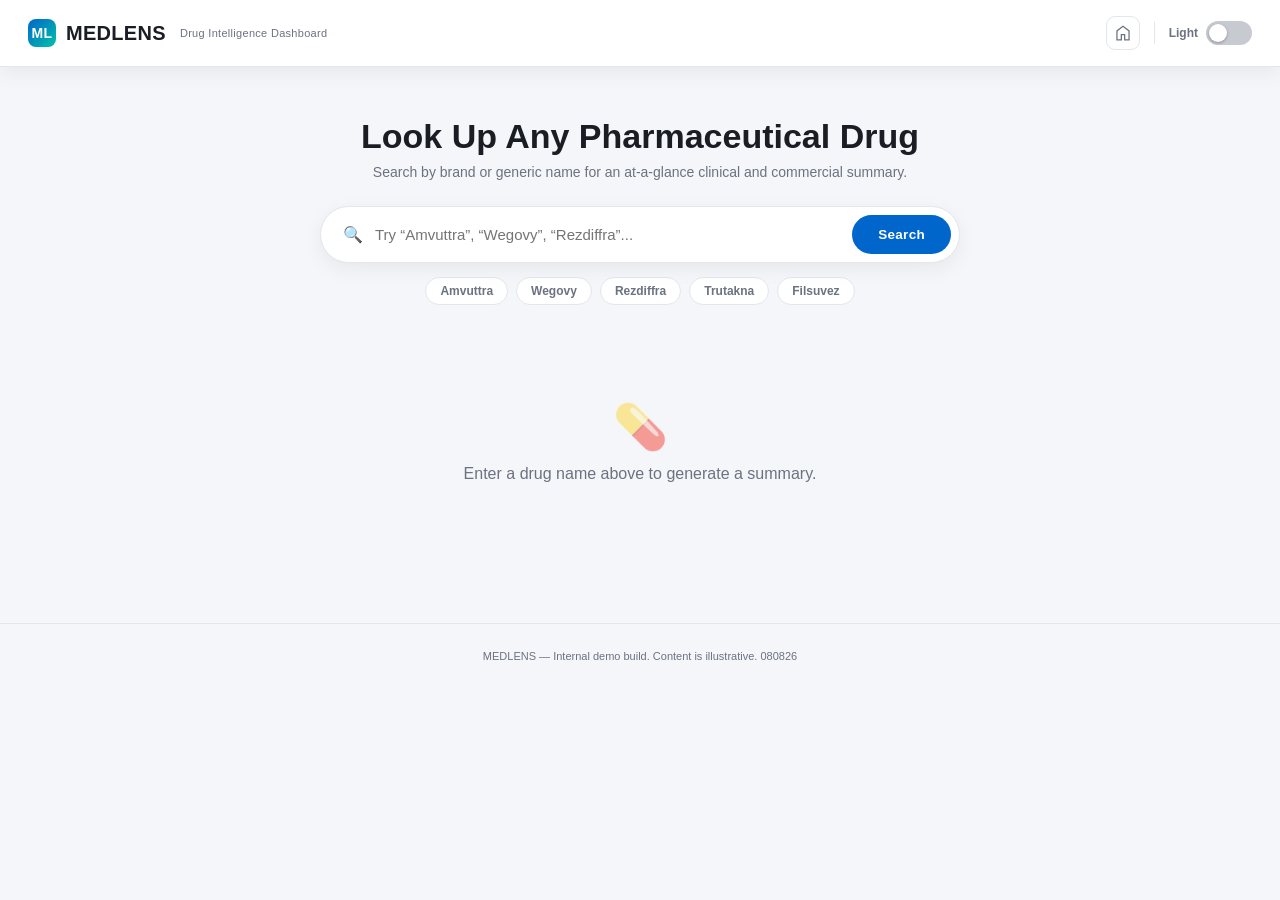
==== commit 68b0a288: "Add Pharma Lab hub link to the top nav Places the home icon at the right of the nav, left of the lig" ====
--- a/index.html
+++ b/index.html
@@ -28,6 +28,15 @@
 input:checked + .slider{ background:var(--accent);}
 input:checked + .slider::before{ transform:translateX(22px);}
 .theme-row{ display:flex; align-items:center; gap:8px; font-size:12px; color:var(--muted); font-weight:600;}
+.nav-right{ display:flex; align-items:center; gap:14px; }
+.nav-divider{ width:1px; height:22px; background:var(--border); flex-shrink:0; }
+/* Hub link. The icon is inlined with fill="currentColor" rather than
+   loaded as an <img>, so its color follows the CSS below and tracks
+   light/dark and hover automatically — an <img> can't be recolored. */
+.hub-link{ display:flex; align-items:center; justify-content:center; width:34px; height:34px; border-radius:9px; color:var(--muted); text-decoration:none; border:1px solid var(--border); transition:all .2s; flex-shrink:0; }
+.hub-link:hover{ color:var(--accent); border-color:var(--accent); background:var(--accent-soft); }
+.hub-link:focus-visible{ outline:2px solid var(--accent); outline-offset:2px; }
+.hub-link svg{ width:20px; height:20px; display:block; }
 .hero{ max-width:900px; margin:50px auto 0; padding:0 24px; text-align:center;}
 .hero h1{ font-size:34px; font-weight:700; margin:0 0 8px; }
 .hero p{ color:var(--muted); font-size:14px; margin:0 0 26px; }
@@ -162,12 +171,18 @@
 <body data-theme="light">
 <header class="topbar">
 <div class="logo"><span class="mark">ML</span>MEDLENS<span class="logo-sub">Drug Intelligence Dashboard</span></div>
+<div class="nav-right">
+<a class="hub-link" href="https://hellophong.github.io/pharma-lab/" title="Pharma Lab Hub" aria-label="Back to Pharma Lab Hub">
+<svg xmlns="http://www.w3.org/2000/svg" viewBox="0 -960 960 960" fill="currentColor" aria-hidden="true" focusable="false"><path d="M220-180h150v-250h220v250h150v-390L480-765 220-570v390Zm-60 60v-480l320-240 320 240v480H530v-250H430v250H160Zm320-353Z"/></svg>
+</a>
+<span class="nav-divider"></span>
 <div class="theme-row">
 <span id="themeLabel">Light</span>
 <label class="switch">
 <input type="checkbox" id="themeToggle">
 <span class="slider"></span>
 </label>
+</div>
 </div>
 </header>
 <div class="hero">
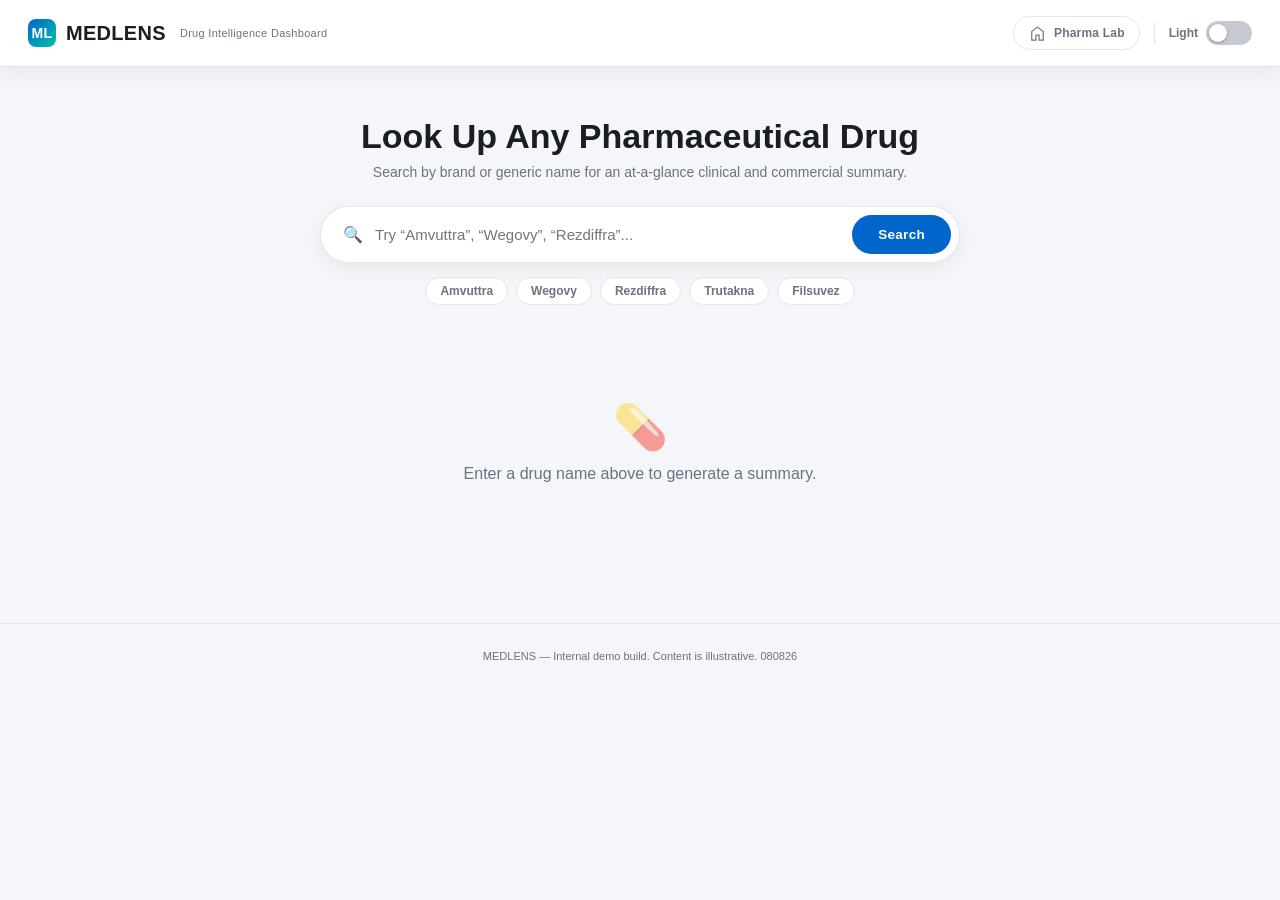
==== commit aadc1678: "Label the Pharma Lab nav link Adds a visible "Pharma Lab" label beside the home icon, styled to matc" ====
--- a/index.html
+++ b/index.html
@@ -33,10 +33,18 @@
 /* Hub link. The icon is inlined with fill="currentColor" rather than
    loaded as an <img>, so its color follows the CSS below and tracks
    light/dark and hover automatically — an <img> can't be recolored. */
-.hub-link{ display:flex; align-items:center; justify-content:center; width:34px; height:34px; border-radius:9px; color:var(--muted); text-decoration:none; border:1px solid var(--border); transition:all .2s; flex-shrink:0; }
+.hub-link{ display:inline-flex; align-items:center; gap:7px; height:34px; padding:0 14px; border-radius:999px; color:var(--muted); text-decoration:none; border:1px solid var(--border); transition:all .2s; flex-shrink:0; }
 .hub-link:hover{ color:var(--accent); border-color:var(--accent); background:var(--accent-soft); }
 .hub-link:focus-visible{ outline:2px solid var(--accent); outline-offset:2px; }
-.hub-link svg{ width:20px; height:20px; display:block; }
+.hub-link svg{ width:19px; height:19px; display:block; flex-shrink:0; }
+.hub-link-label{ font-size:12px; font-weight:700; letter-spacing:.2px; white-space:nowrap; }
+/* Narrow screens collapse to icon-only. The label is clipped rather
+   than display:none'd so it still supplies the link's accessible name
+   for screen readers at every width. */
+@media (max-width:720px){
+  .hub-link{ width:34px; padding:0; justify-content:center; }
+  .hub-link-label{ position:absolute; width:1px; height:1px; padding:0; margin:-1px; overflow:hidden; clip-path:inset(50%); border:0; }
+}
 .hero{ max-width:900px; margin:50px auto 0; padding:0 24px; text-align:center;}
 .hero h1{ font-size:34px; font-weight:700; margin:0 0 8px; }
 .hero p{ color:var(--muted); font-size:14px; margin:0 0 26px; }
@@ -172,8 +180,9 @@
 <header class="topbar">
 <div class="logo"><span class="mark">ML</span>MEDLENS<span class="logo-sub">Drug Intelligence Dashboard</span></div>
 <div class="nav-right">
-<a class="hub-link" href="https://hellophong.github.io/pharma-lab/" title="Pharma Lab Hub" aria-label="Back to Pharma Lab Hub">
+<a class="hub-link" href="https://hellophong.github.io/pharma-lab/" title="Pharma Lab Hub">
 <svg xmlns="http://www.w3.org/2000/svg" viewBox="0 -960 960 960" fill="currentColor" aria-hidden="true" focusable="false"><path d="M220-180h150v-250h220v250h150v-390L480-765 220-570v390Zm-60 60v-480l320-240 320 240v480H530v-250H430v250H160Zm320-353Z"/></svg>
+<span class="hub-link-label">Pharma Lab</span>
 </a>
 <span class="nav-divider"></span>
 <div class="theme-row">
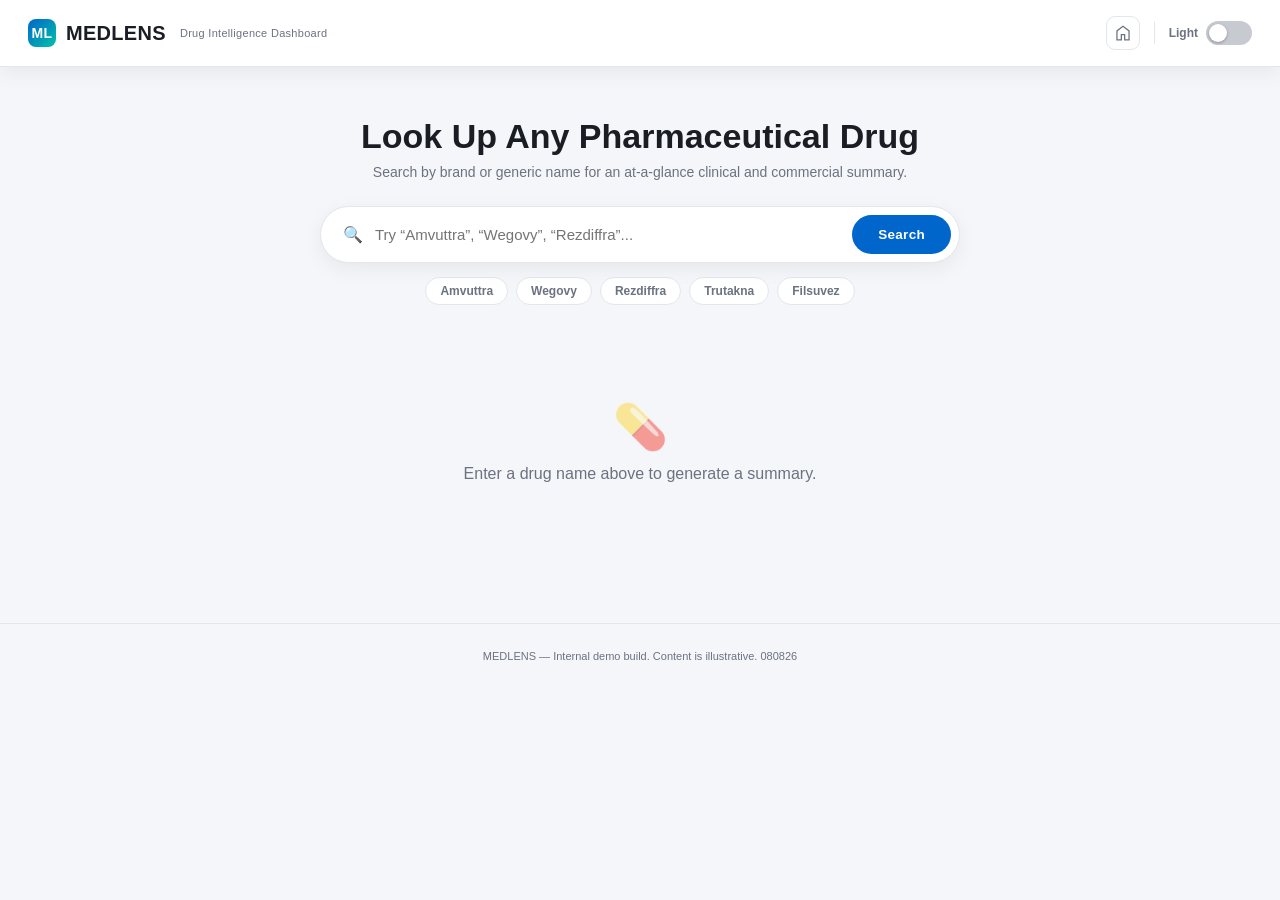
==== commit 13d5cab5: "Swap Pharma Lab label for a hover tooltip Back to an icon-only button, with the name shown as a tool" ====
--- a/index.html
+++ b/index.html
@@ -33,18 +33,20 @@
 /* Hub link. The icon is inlined with fill="currentColor" rather than
    loaded as an <img>, so its color follows the CSS below and tracks
    light/dark and hover automatically — an <img> can't be recolored. */
-.hub-link{ display:inline-flex; align-items:center; gap:7px; height:34px; padding:0 14px; border-radius:999px; color:var(--muted); text-decoration:none; border:1px solid var(--border); transition:all .2s; flex-shrink:0; }
+.hub-link{ position:relative; display:flex; align-items:center; justify-content:center; width:34px; height:34px; border-radius:9px; color:var(--muted); text-decoration:none; border:1px solid var(--border); transition:color .2s, border-color .2s, background .2s; flex-shrink:0; }
 .hub-link:hover{ color:var(--accent); border-color:var(--accent); background:var(--accent-soft); }
 .hub-link:focus-visible{ outline:2px solid var(--accent); outline-offset:2px; }
-.hub-link svg{ width:19px; height:19px; display:block; flex-shrink:0; }
-.hub-link-label{ font-size:12px; font-weight:700; letter-spacing:.2px; white-space:nowrap; }
-/* Narrow screens collapse to icon-only. The label is clipped rather
-   than display:none'd so it still supplies the link's accessible name
-   for screen readers at every width. */
-@media (max-width:720px){
-  .hub-link{ width:34px; padding:0; justify-content:center; }
-  .hub-link-label{ position:absolute; width:1px; height:1px; padding:0; margin:-1px; overflow:hidden; clip-path:inset(50%); border:0; }
-}
+.hub-link svg{ width:20px; height:20px; display:block; }
+/* Styled tooltip instead of the native title attribute: appears at
+   once rather than after the browser's ~1s delay, matches the panel
+   styling, and also shows on keyboard focus. Hidden with opacity
+   rather than visibility/display so the text still supplies the
+   link's accessible name — the icon alone has none. */
+.hub-tip{ position:absolute; top:calc(100% + 10px); left:50%; transform:translateX(-50%) translateY(-3px); background:var(--panel); color:var(--text); border:1px solid var(--border); box-shadow:var(--shadow); font-size:11.5px; font-weight:700; letter-spacing:.2px; white-space:nowrap; padding:6px 11px; border-radius:8px; opacity:0; pointer-events:none; transition:opacity .15s ease, transform .15s ease; }
+.hub-tip::before{ content:""; position:absolute; bottom:100%; left:50%; margin-left:-5px; border:5px solid transparent; border-bottom-color:var(--border); }
+.hub-tip::after{ content:""; position:absolute; bottom:100%; left:50%; margin-left:-4px; border:4px solid transparent; border-bottom-color:var(--panel); }
+.hub-link:hover .hub-tip, .hub-link:focus-visible .hub-tip{ opacity:1; transform:translateX(-50%) translateY(0); }
+@media (prefers-reduced-motion:reduce){ .hub-tip{ transition:none; } }
 .hero{ max-width:900px; margin:50px auto 0; padding:0 24px; text-align:center;}
 .hero h1{ font-size:34px; font-weight:700; margin:0 0 8px; }
 .hero p{ color:var(--muted); font-size:14px; margin:0 0 26px; }
@@ -180,9 +182,9 @@
 <header class="topbar">
 <div class="logo"><span class="mark">ML</span>MEDLENS<span class="logo-sub">Drug Intelligence Dashboard</span></div>
 <div class="nav-right">
-<a class="hub-link" href="https://hellophong.github.io/pharma-lab/" title="Pharma Lab Hub">
+<a class="hub-link" href="https://hellophong.github.io/pharma-lab/">
 <svg xmlns="http://www.w3.org/2000/svg" viewBox="0 -960 960 960" fill="currentColor" aria-hidden="true" focusable="false"><path d="M220-180h150v-250h220v250h150v-390L480-765 220-570v390Zm-60 60v-480l320-240 320 240v480H530v-250H430v250H160Zm320-353Z"/></svg>
-<span class="hub-link-label">Pharma Lab</span>
+<span class="hub-tip">Pharma Lab</span>
 </a>
 <span class="nav-divider"></span>
 <div class="theme-row">
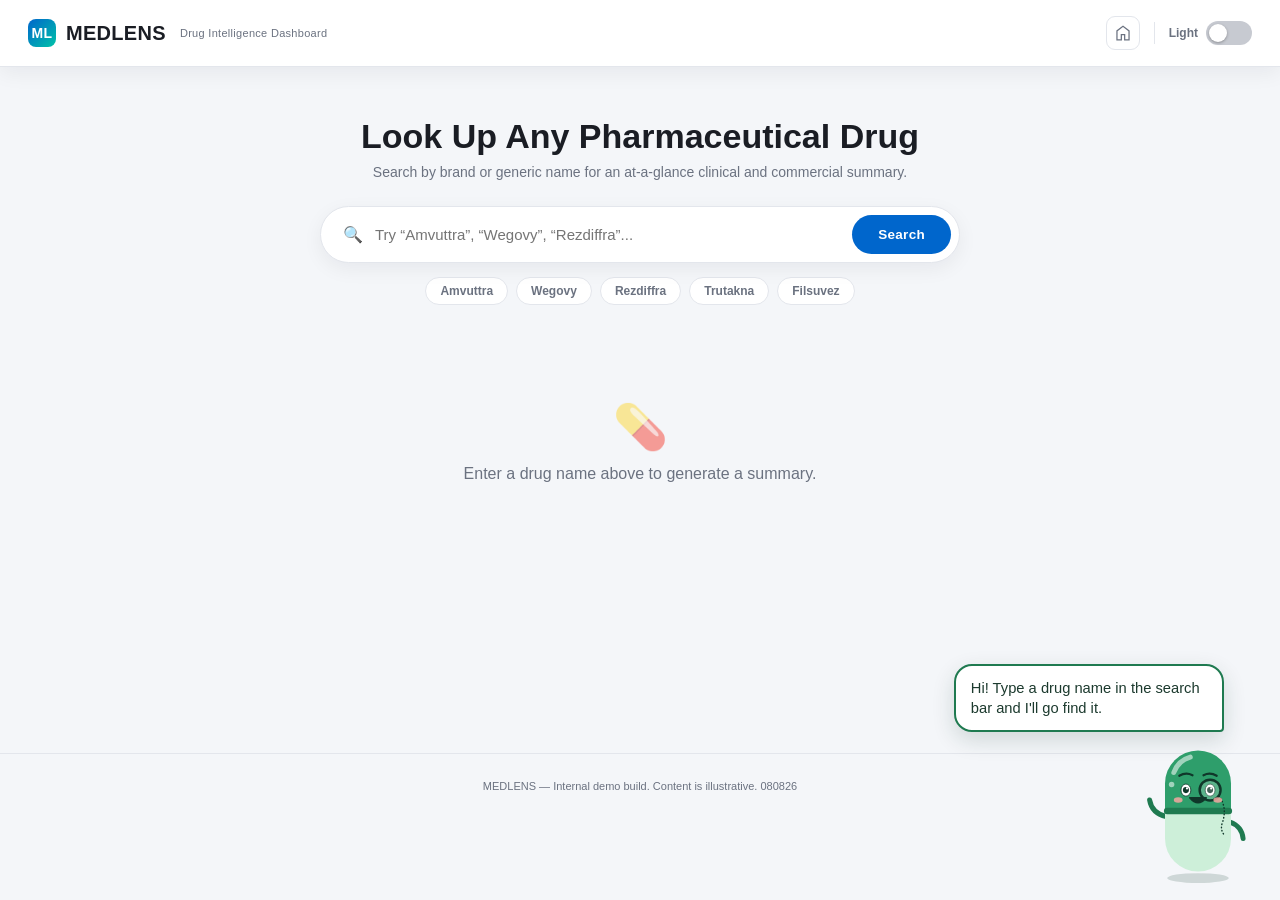
==== commit 5c235935: "Add animated capsule avatar helper A fixed bottom-right helper that reacts to the existing search ba" ====
--- a/index.html
+++ b/index.html
@@ -177,6 +177,7 @@
 .source-dot{ width:6px;height:6px;border-radius:50%; background:#00C2A8; }
 footer{ text-align:center; padding:26px; font-size:11px; color:var(--muted); border-top:1px solid var(--border); }
 </style>
+<link rel="stylesheet" href="avatar.css">
 </head>
 <body data-theme="light">
 <header class="topbar">
@@ -229,7 +230,97 @@
 </div>
 </main>
 <footer>MEDLENS — Internal demo build. Content is illustrative. 080826</footer>
+
+<!-- Capsule avatar. Sits here rather than literally after the main
+     <script> because that script runs at parse time and wires the
+     avatar up directly — matching how every other element in this file
+     is bound. Placed after it, getElementById('mlAvatar') would be null. -->
+<div class="ml-avatar" id="mlAvatar" data-state="idle">
+  <div class="ml-bubble" role="status" aria-live="polite"><p class="ml-bubble-text"></p></div>
+  <svg viewBox="0 0 240 280" role="img" aria-label="MedLens helper: a green capsule wearing a monocle">
+    <ellipse class="ml-ground" cx="120" cy="262" rx="56" ry="9" fill="var(--ml-shadow)"/>
+
+    <g class="ml-think" aria-hidden="true">
+      <circle cx="194" cy="50" r="5" fill="var(--ml-capsule-seam)"/>
+      <circle cx="210" cy="33" r="6.5" fill="var(--ml-capsule-seam)"/>
+      <circle cx="228" cy="14" r="8" fill="var(--ml-capsule-seam)"/>
+    </g>
+
+    <g class="ml-spark" aria-hidden="true"><path d="M44 60 l3 8 8 3 -8 3 -3 8 -3 -8 -8 -3 8 -3 Z" fill="var(--ml-spark)"/></g>
+    <g class="ml-spark" aria-hidden="true"><path d="M200 70 l2 6 6 2 -6 2 -2 6 -2 -6 -6 -2 6 -2 Z" fill="var(--ml-spark)"/></g>
+    <g class="ml-spark" aria-hidden="true"><path d="M58 30 l2 5 5 2 -5 2 -2 5 -2 -5 -5 -2 5 -2 Z" fill="var(--ml-spark)"/></g>
+
+    <g class="ml-sway">
+    <g class="ml-body">
+    <g class="ml-react">
+      <path class="ml-arm-l" d="M62 150 q-26 -6 -30 -30" fill="none" stroke="var(--ml-capsule-seam)" stroke-width="9" stroke-linecap="round"/>
+      <path class="ml-arm-r" d="M178 160 q22 8 24 30" fill="none" stroke="var(--ml-capsule-seam)" stroke-width="9" stroke-linecap="round"/>
+
+      <path d="M60 140 V90 a60 60 0 0 1 120 0 V140 Z" fill="var(--ml-capsule-top)"/>
+      <path d="M60 140 V190 a60 60 0 0 0 120 0 V140 Z" fill="var(--ml-capsule-bottom)"/>
+      <rect x="58" y="134" width="124" height="12" rx="6" fill="var(--ml-capsule-seam)"/>
+      <path d="M76 70 q8 -22 30 -28" fill="none" stroke="var(--ml-shine)" stroke-width="9" stroke-linecap="round"/>
+      <circle cx="72" cy="92" r="5" fill="var(--ml-shine)"/>
+
+      <path class="ml-brow ml-brow--l" d="M86 76 q12 -7 24 -1" fill="none" stroke="var(--ml-face)" stroke-width="4" stroke-linecap="round"/>
+      <path class="ml-brow ml-brow--r" d="M130 75 q12 -6 24 1" fill="none" stroke="var(--ml-face)" stroke-width="4" stroke-linecap="round"/>
+
+      <g class="ml-gaze">
+        <g class="ml-eye-lids">
+          <ellipse cx="98" cy="102" rx="9" ry="11" fill="#fff" stroke="var(--ml-face)" stroke-width="1.5"/>
+          <circle class="ml-pupil" cx="98" cy="102" r="5.5" fill="var(--ml-face)"/>
+          <circle cx="100" cy="99" r="2" fill="#fff"/>
+        </g>
+        <g class="ml-eye-lids">
+          <ellipse cx="142" cy="102" rx="9" ry="11" fill="#fff" stroke="var(--ml-face)" stroke-width="1.5"/>
+          <circle class="ml-pupil" cx="142" cy="102" r="5.5" fill="var(--ml-face)"/>
+          <circle cx="144" cy="99" r="2" fill="#fff"/>
+        </g>
+      </g>
+
+      <g class="ml-monocle">
+        <path d="M158 112 q16 22 6 50 q-4 12 4 22" fill="none" stroke="var(--ml-frames)" stroke-width="2.5" stroke-linecap="round" stroke-dasharray="1 5"/>
+        <circle cx="142" cy="102" r="19" fill="var(--ml-lens)" stroke="var(--ml-frames)" stroke-width="4.5"/>
+        <path class="ml-glint" d="M131 91 l7 -5" stroke="#fff" stroke-width="3" stroke-linecap="round"/>
+      </g>
+
+      <ellipse cx="84" cy="120" rx="8" ry="5" fill="var(--ml-cheek)" opacity=".85"/>
+      <ellipse cx="156" cy="120" rx="8" ry="5" fill="var(--ml-cheek)" opacity=".85"/>
+
+      <path class="ml-mouth--smile" d="M108 118 q12 12 24 0" fill="none" stroke="var(--ml-face)" stroke-width="4.5" stroke-linecap="round"/>
+      <path class="ml-mouth--grin" d="M105 116 q15 18 30 0 z" fill="var(--ml-face)" stroke="var(--ml-face)" stroke-width="3" stroke-linejoin="round"/>
+      <path class="ml-mouth--flat" d="M111 121 q4.5 -4 9 0 q4.5 4 9 0" fill="none" stroke="var(--ml-face)" stroke-width="4" stroke-linecap="round"/>
+      <ellipse class="ml-mouth--o" cx="120" cy="122" rx="5" ry="6" fill="var(--ml-face)"/>
+    </g>
+    </g>
+    </g>
+  </svg>
+</div>
+
+<script src="avatar.js"></script>
 <script>
+// Avatar handle. Declared up here so doSearch can reference it safely;
+// it's created once the page has finished wiring everything else up.
+let mlAvatar = null;
+// lookupDrug returns null for both "no such drug" and "request failed".
+// The avatar needs to tell those apart to say the right thing, so the
+// reason is recorded here rather than changing lookupDrug's return type,
+// which doSearch and the chip buttons already depend on.
+let lastLookupFailure = null;
+
+// Decides what actually gets sent to the API. extractDrug() keeps only
+// the first word that isn't filler, which is right for a question but
+// wrong for a drug whose name is several words. Compare the word counts:
+// if nothing was filtered, the query was never a sentence, so send it as
+// typed.
+function mlSearchTerm(rawQuery){
+const raw = String(rawQuery || '').trim();
+const words = raw.toLowerCase().replace(/[^a-z0-9\s-]/g, ' ').split(/\s+/).filter(Boolean);
+const kept = words.filter(w => !ML_FILLER.has(w));
+const strippedFiller = kept.length < words.length;
+if(!strippedFiller) return raw;            // "insulin glargine" -> unchanged
+return extractDrug(raw) || raw;            // "side effects of metformin" -> "metformin"
+}
 const DB = {
 amvuttra:{brand:"AMVUTTRA", generic:"vutrisiran", company:"Alnylam Pharmaceuticals", companyInitials:"AL", companyFounded:"2002", companyHQ:"Cambridge, MA", companyFocus:"RNAi Therapeutics", drugClass:"RNA Interference (RNAi) Therapeutic", route:"Subcutaneous injection", frequency:"Every 3 months", accent:"#E7004C", indication:"Amvuttra is used to treat polyneuropathy caused by hereditary transthyretin-mediated (hATTR) amyloidosis in adults.", laymanSummary:"Amvuttra helps people whose bodies make a faulty protein that builds up and damages nerves over time.", drugWebsite:"https://www.amvuttra.com", companyWebsite:"https://www.alnylam.com", otherDrugs:["Onpattro","Givlaari","Oxlumo","Leqvio"], bodyZones:["peripheral-nerves","heart"], bodyZoneLabels:{"peripheral-nerves":"Peripheral Nervous System — primary site of amyloid deposit damage","heart":"Cardiac tissue — amyloidosis can also affect the heart"}, sideEffects:[{name:"Injection site reactions",serious:false},{name:"Fatigue",serious:false},{name:"Peripheral edema",serious:false},{name:"Vitamin A deficiency",serious:true}], resources:[{icon:"🤝", title:"Alnylam Assist", text:"Patient support program offering financial assistance."},{icon:"📞", title:"1:1 Nurse Educator Access", text:"Dedicated nurse educators for onboarding support."},{icon:"💰", title:"Copay Savings Card", text:"Eligible patients may pay as little as $0 per dose."}]},
 wegovy:{brand:"WEGOVY", generic:"semaglutide", company:"Novo Nordisk", companyInitials:"NN", companyFounded:"1923", companyHQ:"Bagsværd, Denmark", companyFocus:"Diabetes & Obesity Care", drugClass:"GLP-1 Receptor Agonist", route:"Subcutaneous injection / oral tablet", frequency:"Weekly (injection) or daily (tablet)", accent:"#0092BC", indication:"Wegovy is indicated for chronic weight management in adults and adolescents with obesity.", laymanSummary:"Wegovy is a weekly shot that helps people feel full faster and eat less, supporting weight loss over time.", drugWebsite:"https://www.wegovy.com", companyWebsite:"https://www.novonordisk.com", otherDrugs:["Ozempic","Rybelsus","Saxenda","Victoza"], bodyZones:["brain","stomach","heart"], bodyZoneLabels:{"brain":"Hypothalamus — appetite signaling","stomach":"GI tract — slows gastric emptying","heart":"Cardiovascular system — reduces cardiac events"}, sideEffects:[{name:"Nausea",serious:false},{name:"Diarrhea",serious:false},{name:"Constipation",serious:false},{name:"Pancreatitis",serious:true},{name:"Gallbladder issues",serious:true}], resources:[{icon:"🌱", title:"Live Lighter™ Program", text:"Behavioral support and meal planning tools."},{icon:"💳", title:"NovoCare Savings Offer", text:"Savings card for eligible patients."},{icon:"📱", title:"Injection Pen Tutorial App", text:"Step-by-step self-injection guide."}]},
@@ -406,13 +497,14 @@
 }
 
 async function lookupDrug(query) {
+lastLookupFailure = null;
 try {
 // The backend now runs the similar-drugs lookup in parallel with the
 // LLM summary and returns it inline as data.similarDrugs, so this is
 // a single round trip instead of two sequential fetches.
 const t0 = performance.now();
 const res = await fetch(`https://medlens-backend-tqmk.onrender.com/api/drug/${encodeURIComponent(query)}`);
-if (!res.ok) return null;
+if (!res.ok) { lastLookupFailure = 'notfound'; return null; }
 const data = await res.json();
 // Where the wait actually went. Open the browser console (F12) after a
 // search to see the split: a large gap between roundTrip and server
@@ -432,11 +524,19 @@
 return key;
 } catch (err) {
 console.error("Lookup failed:", err);
+lastLookupFailure = 'network';
 return null;
 }
 }
 
-async function doSearch(query){
+async function doSearch(rawQuery){
+// Reduce natural-language queries ("side effects of metformin") to the
+// drug name before hitting the API — but only when filler words were
+// actually stripped. extractDrug returns just the FIRST surviving word,
+// so running it unconditionally would truncate legitimate multi-word
+// drug names ("insulin glargine" -> "insulin"). If nothing was filtered,
+// the text is already a bare drug name and goes through untouched.
+const query = mlSearchTerm(rawQuery);
 const loading = document.getElementById('loading');
 const empty = document.getElementById('emptyState');
 const card = document.getElementById('resultCard');
@@ -444,6 +544,7 @@
 empty.style.display = 'none';
 card.classList.remove('show');
 loading.classList.add('show');
+if(mlAvatar) mlAvatar.setState('thinking');
 const key = await lookupDrug(query);
 loading.classList.remove('show');
 const isTrialResult = !!(key && DB[key] && DB[key].source === 'trial');
@@ -458,9 +559,17 @@
 // Fired after the card is already on screen — news never blocks the
 // main result, so a slow feed can't make search feel slower.
 loadCoverage(query);
+if(mlAvatar) mlAvatar.setState('answering', answerLine((DB[key] && DB[key].brand) || query, rawQuery));
 } else {
-card.innerHTML = `<div class="panel" style="text-align:center; padding:50px;"><div style="font-size:32px;margin-bottom:10px;">🔎</div><b>No match found for "${query}"</b><p style="color:var(--muted); font-size:13px; margin-top:8px;">Try checking spelling, or search by generic name instead of brand name.</p></div>`;
+card.innerHTML = `<div class="panel" style="text-align:center; padding:50px;"><div style="font-size:32px;margin-bottom:10px;">🔎</div><b>No match found for "${rawQuery}"</b><p style="color:var(--muted); font-size:13px; margin-top:8px;">Try checking spelling, or search by generic name instead of brand name.</p></div>`;
 card.classList.add('show');
+if(mlAvatar){
+mlAvatar.setState('notfound', lastLookupFailure === 'network'
+? "That search didn't go through. Give it another try in a moment."
+// The backend's 404 body carries no spelling suggestion, so there is
+// nothing to pass here. Add one if it ever starts returning them.
+: notFoundLine(query, null));
+}
 }
 }
 
@@ -501,6 +610,12 @@
 document.body.setAttribute('data-theme', isDark ? 'dark':'light');
 document.getElementById('themeLabel').textContent = isDark ? 'Dark':'Light';
 });
+
+// ---- Capsule avatar ----
+mlAvatar = createMedLensAvatar(document.getElementById('mlAvatar'));
+attachAvatarToSearch(mlAvatar, document.getElementById('searchInput'));
+mlAvatar.setState('welcome', "Hi! Type a drug name in the search bar and I'll go find it.");
+setTimeout(() => { if (mlAvatar.state === 'welcome') mlAvatar.setState('idle'); }, 5500);
 </script>
 </body>
 </html>
--- a/avatar.css
+++ b/avatar.css
@@ -0,0 +1,183 @@
+/* =====================================================================
+   MedLens capsule avatar
+   Source: the "COPY TO MEDLENS (1 of 3)" block of the reference demo.
+   Everything is prefixed with ml- so it can't clash with site styles.
+
+   MedLens-specific changes from the reference, all marked [MEDLENS]:
+     1. Dark mode keys off body[data-theme="dark"] instead of
+        prefers-color-scheme, because MedLens themes via an explicit
+        attribute set by its toggle — the OS media query would ignore it.
+     2. Added layout padding + a small-screen size step so the avatar
+        doesn't sit on top of the results on a phone.
+   ===================================================================== */
+
+.ml-avatar {
+  /* ---- Customize here ---- */
+  --ml-capsule-top: #2E9E6B;
+  --ml-capsule-bottom: #CDEFD9;
+  --ml-capsule-seam: #1F7A50;
+  --ml-face: #10372A;
+  --ml-cheek: #F4A6A0;
+  --ml-frames: #10372A;
+  --ml-lens: rgba(255,255,255,.22);
+  --ml-shine: rgba(255,255,255,.55);
+  --ml-shadow: rgba(16,55,42,.16);
+  --ml-spark: #FFD66B;
+  --ml-bubble-bg: #FFFFFF;
+  --ml-bubble-text: #1C3A2E;
+  --ml-size: 132px;
+
+  position: fixed;
+  right: calc(16px + env(safe-area-inset-right, 0px));
+  bottom: calc(12px + env(safe-area-inset-bottom, 0px));
+  z-index: 50;
+  display: flex; flex-direction: column; align-items: flex-end;
+  pointer-events: none;
+  font-family: inherit;
+}
+
+/* [MEDLENS] Follow the site's own theme attribute, not the OS setting.
+   MedLens always sets data-theme on <body>, so this is the only dark
+   trigger that will ever actually fire here. */
+body[data-theme="dark"] .ml-avatar {
+  --ml-bubble-bg: #1F3A2D;
+  --ml-bubble-text: #E4F4EB;
+  --ml-shadow: rgba(0,0,0,.45);
+}
+
+.ml-avatar svg { width: var(--ml-size); height: auto; overflow: visible; display: block; }
+
+/* Speech bubble */
+.ml-bubble {
+  pointer-events: auto;
+  max-width: min(270px, 72vw);
+  margin: 0 calc(var(--ml-size) * .3) 2px 0;
+  padding: .7rem .9rem;
+  background: var(--ml-bubble-bg); color: var(--ml-bubble-text);
+  border: 2px solid var(--ml-capsule-seam);
+  border-radius: 18px 18px 4px 18px;
+  font-size: .92rem; line-height: 1.4;
+  box-shadow: 0 8px 22px var(--ml-shadow);
+  opacity: 0; visibility: hidden;
+  transform: translateY(8px) scale(.9);
+  transform-origin: bottom right;
+  transition: opacity .22s ease, transform .3s cubic-bezier(.34,1.56,.64,1), visibility .22s;
+}
+.ml-bubble.is-visible { opacity: 1; visibility: visible; transform: none; }
+.ml-bubble p { margin: 0; }
+
+/* ---- Overall body: breathing squash + sway, always running ---- */
+.ml-body { transform-origin: 120px 200px; animation: ml-breathe 2.8s ease-in-out infinite; }
+@keyframes ml-breathe {
+  0%,100% { transform: translateY(0) rotate(-7deg) scale(1,1); }
+  30%     { transform: translateY(-9px) rotate(-5deg) scale(.97,1.03); }
+  55%     { transform: translateY(-3px) rotate(-9deg) scale(1.02,.98); }
+  80%     { transform: translateY(-6px) rotate(-6deg) scale(.99,1.01); }
+}
+.ml-sway { transform-origin: 120px 260px; animation: ml-sway 5.2s ease-in-out infinite; }
+@keyframes ml-sway { 0%,100% { transform: rotate(3deg); } 50% { transform: rotate(-3deg); } }
+
+/* State-specific body motion layers on top of breathing via the inner group */
+.ml-react { transform-origin: 120px 200px; transition: transform .2s ease; }
+.ml-avatar[data-state="attentive"] .ml-react { animation: ml-lean .5s cubic-bezier(.34,1.56,.64,1) forwards; }
+.ml-avatar[data-state="thinking"]  .ml-react { animation: ml-ponder 1.4s ease-in-out infinite; }
+.ml-avatar[data-state="answering"] .ml-react { animation: ml-hop .7s cubic-bezier(.34,1.7,.5,1); }
+.ml-avatar[data-state="notfound"]  .ml-react { animation: ml-shake .5s ease-in-out; }
+.ml-avatar[data-state="welcome"]   .ml-react { animation: ml-pop .6s cubic-bezier(.34,1.8,.5,1); }
+@keyframes ml-lean   { from { transform: none; } to { transform: translate(-7px,2px) rotate(-10deg); } }
+@keyframes ml-ponder { 0%,100% { transform: rotate(0); } 50% { transform: translate(-3px,-3px) rotate(-6deg); } }
+@keyframes ml-hop    { 0% { transform: translateY(0) scale(1,1); } 30% { transform: translateY(-26px) scale(.92,1.12); } 55% { transform: translateY(2px) scale(1.1,.9); } 75% { transform: translateY(-6px) scale(.98,1.03); } 100% { transform: translateY(0) scale(1,1); } }
+@keyframes ml-shake  { 0%,100% { transform: rotate(0); } 20% { transform: rotate(9deg); } 40% { transform: rotate(-8deg); } 60% { transform: rotate(6deg); } 80% { transform: rotate(-4deg); } }
+@keyframes ml-pop    { 0% { transform: scale(.4); opacity: 0; } 60% { transform: scale(1.12); opacity: 1; } 100% { transform: scale(1); } }
+
+.ml-ground { transform-origin: 120px 262px; animation: ml-ground 2.8s ease-in-out infinite; }
+@keyframes ml-ground { 0%,100% { transform: scaleX(1); opacity: .9; } 30% { transform: scaleX(.8); opacity: .55; } }
+
+/* Eyes: blink always; pupils follow cursor via JS vars; gaze shifts by state */
+.ml-eye-lids { animation: ml-blink 4.4s infinite; transform-box: fill-box; transform-origin: center; }
+@keyframes ml-blink { 0%, 93%, 100% { transform: scaleY(1); } 96% { transform: scaleY(.08); } }
+.ml-pupil { transition: transform .18s ease-out; transform: translate(var(--ml-px,0px), var(--ml-py,0px)); }
+.ml-gaze { transition: transform .3s ease; }
+.ml-avatar[data-state="thinking"] .ml-gaze { transform: translate(5px,-7px); }
+.ml-avatar[data-state="notfound"] .ml-gaze { transform: translate(0,3px); }
+
+/* Brows */
+.ml-brow { transform-box: fill-box; transform-origin: center; transition: transform .3s ease; }
+.ml-avatar[data-state="idle"] .ml-brow,
+.ml-avatar[data-state="welcome"] .ml-brow { animation: ml-brow-lift 4.4s ease-in-out infinite; }
+@keyframes ml-brow-lift { 0%, 68%, 100% { transform: translateY(0); } 74%, 84% { transform: translateY(-3px); } }
+.ml-avatar[data-state="attentive"] .ml-brow { transform: translateY(-5px); }
+.ml-avatar[data-state="answering"] .ml-brow { transform: translateY(-4px); }
+.ml-avatar[data-state="thinking"] .ml-brow--l { transform: translateY(2px); }
+.ml-avatar[data-state="thinking"] .ml-brow--r { transform: translateY(-6px) rotate(-8deg); }
+.ml-avatar[data-state="notfound"] .ml-brow--l { transform: translateY(-7px) rotate(-10deg); }
+.ml-avatar[data-state="notfound"] .ml-brow--r { transform: translateY(3px) rotate(8deg); }
+
+/* Arms: wave patterns */
+.ml-arm-l { transform-box: fill-box; transform-origin: 90% 10%; }
+.ml-avatar[data-state="idle"] .ml-arm-l    { animation: ml-wave 4.4s ease-in-out infinite; }
+.ml-avatar[data-state="welcome"] .ml-arm-l { animation: ml-wave-fast .9s ease-in-out 4; }
+.ml-avatar[data-state="answering"] .ml-arm-r { animation: ml-cheer .7s ease-out; transform-box: fill-box; transform-origin: 10% 10%; }
+@keyframes ml-wave { 0%, 68%, 100% { transform: rotate(0); } 74% { transform: rotate(-24deg); } 80% { transform: rotate(6deg); } 86% { transform: rotate(-18deg); } }
+@keyframes ml-wave-fast { 0%,100% { transform: rotate(0); } 25% { transform: rotate(-28deg); } 50% { transform: rotate(8deg); } 75% { transform: rotate(-22deg); } }
+@keyframes ml-cheer { 0% { transform: rotate(0); } 40% { transform: rotate(-34deg); } 100% { transform: rotate(0); } }
+
+/* Monocle: idle nudge + occasional glint */
+.ml-avatar[data-state="idle"] .ml-monocle { animation: ml-nudge 4.4s ease-in-out infinite; }
+@keyframes ml-nudge { 0%, 86%, 100% { transform: translateY(0); } 90% { transform: translateY(2px); } 94% { transform: translateY(-1.5px); } }
+.ml-glint { opacity: 0; transform-box: fill-box; transform-origin: center; }
+.ml-avatar[data-state="idle"] .ml-glint,
+.ml-avatar[data-state="answering"] .ml-glint { animation: ml-glint 3.6s ease-in-out infinite; }
+@keyframes ml-glint { 0%, 70%, 100% { opacity: 0; transform: translateX(-6px); } 80% { opacity: .9; } 90% { opacity: 0; transform: translateX(6px); } }
+
+/* Mouths: one visible at a time */
+.ml-mouth--grin, .ml-mouth--o, .ml-mouth--flat { display: none; }
+.ml-avatar[data-state="welcome"] .ml-mouth--smile,
+.ml-avatar[data-state="answering"] .ml-mouth--smile,
+.ml-avatar[data-state="thinking"] .ml-mouth--smile,
+.ml-avatar[data-state="notfound"] .ml-mouth--smile { display: none; }
+.ml-avatar[data-state="welcome"] .ml-mouth--grin,
+.ml-avatar[data-state="answering"] .ml-mouth--grin { display: inline; }
+.ml-avatar[data-state="thinking"] .ml-mouth--flat { display: inline; }
+.ml-avatar[data-state="notfound"] .ml-mouth--o { display: inline; }
+
+/* Thinking dots */
+.ml-think { opacity: 0; transition: opacity .2s; }
+.ml-avatar[data-state="thinking"] .ml-think { opacity: 1; }
+.ml-think circle { animation: ml-dot 1.1s ease-in-out infinite; transform-box: fill-box; transform-origin: center; }
+.ml-think circle:nth-child(2) { animation-delay: .18s; }
+.ml-think circle:nth-child(3) { animation-delay: .36s; }
+@keyframes ml-dot { 0%, 100% { opacity: .3; transform: translateY(2px) scale(.8); } 50% { opacity: 1; transform: translateY(-2px) scale(1.1); } }
+
+/* Success sparkles on answering */
+.ml-spark { opacity: 0; transform-box: fill-box; transform-origin: center; }
+.ml-avatar[data-state="answering"] .ml-spark { animation: ml-sparkle .8s ease-out; }
+.ml-avatar[data-state="answering"] .ml-spark:nth-of-type(2) { animation-delay: .12s; }
+.ml-avatar[data-state="answering"] .ml-spark:nth-of-type(3) { animation-delay: .22s; }
+@keyframes ml-sparkle { 0% { opacity: 0; transform: scale(.2); } 50% { opacity: 1; transform: scale(1.1); } 100% { opacity: 0; transform: scale(.6) translateY(-8px); } }
+
+/* Idle "personality beat": a periodic wiggle the JS triggers by adding .ml-beat */
+.ml-avatar.ml-beat[data-state="idle"] .ml-react { animation: ml-stretch 1.2s ease-in-out; }
+@keyframes ml-stretch { 0%,100% { transform: none; } 30% { transform: translateY(-6px) scale(1.05,.95) rotate(3deg); } 60% { transform: translateY(1px) scale(.96,1.05) rotate(-4deg); } }
+
+/* [MEDLENS] Keep the avatar clear of page content.
+   The capsule renders ~154px tall at the default size, plus the bubble
+   above it, so the stock 80px of bottom padding on <main> is not enough
+   to stop it covering the end of a result card. */
+main { padding-bottom: 210px; }
+
+/* [MEDLENS] Phones: shrink the capsule and tighten the bubble so the
+   pair doesn't dominate a ~380px viewport or sit over the results. */
+@media (max-width: 520px) {
+  .ml-avatar { --ml-size: 92px; right: calc(10px + env(safe-area-inset-right, 0px)); }
+  .ml-bubble { max-width: min(220px, 66vw); font-size: .85rem; padding: .6rem .75rem; }
+  main { padding-bottom: 170px; }
+}
+
+@media (prefers-reduced-motion: reduce) {
+  .ml-avatar *, .ml-avatar .ml-body, .ml-avatar .ml-react { animation: none !important; transition: none !important; }
+  .ml-body { transform: rotate(-7deg); }
+  .ml-pupil { transform: none; }
+  .ml-think circle, .ml-spark { opacity: 1; }
+  .ml-spark { opacity: 0; }
+}
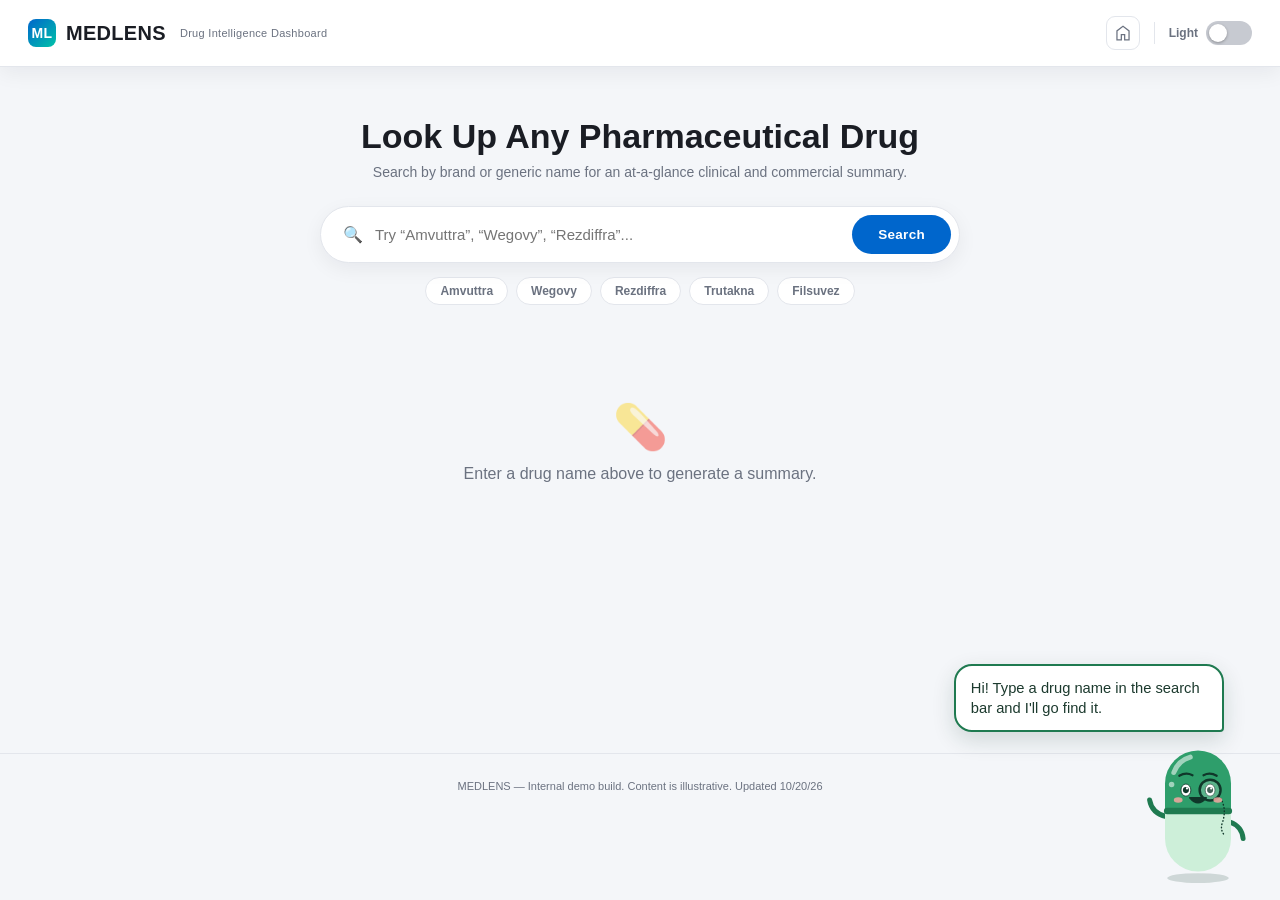
==== commit 0252b292: "Update index.html" ====
--- a/index.html
+++ b/index.html
@@ -53,7 +53,7 @@
 .search-wrap{ max-width:640px; margin:0 auto; position:relative; }
 .search-box{display:flex; align-items:center; gap:10px; background:var(--panel); border:1.5px solid var(--border); border-radius:999px; padding:8px 8px 8px 22px; box-shadow:var(--shadow); transition:border-color .2s;}
 .search-box:focus-within{ border-color:var(--accent); }
-.search-box input{flex:1; border:none; outline:none; background:transparent; font-family:inherit; font-size:15px; color:var(--text);}
+.search-box input{flex:1; min-width:0; border:none; outline:none; background:transparent; font-family:inherit; font-size:15px; color:var(--text);}
 .search-btn{background:var(--accent); color:#fff; border:none; border-radius:999px; padding:12px 26px; font-family:inherit; font-weight:700; font-size:13.5px; cursor:pointer; transition:all .2s; letter-spacing:.3px;}
 .search-btn:hover{ background:#0052a3; }
 .suggestions{display:flex; gap:8px; justify-content:center; margin-top:14px; flex-wrap:wrap;}
@@ -84,6 +84,16 @@
 .grid-2{ display:grid; grid-template-columns:1fr 1fr; gap:20px; margin-top:20px; }
 .grid-3{ display:grid; grid-template-columns:repeat(3,1fr); gap:20px; margin-top:20px; }
 @media (max-width:800px){ .grid-2, .grid-3{ grid-template-columns:1fr; } }
+/* Narrow phones: the logo, its subtitle, the hub link and the theme
+   toggle together need more room than a ~380px bar has, which pushed
+   the nav a few px past the viewport. The subtitle is the secondary
+   element and was wrapping onto three lines anyway, so it steps aside
+   and the bar tightens up. */
+@media (max-width:600px){
+  header.topbar{ padding:14px 16px; }
+  .logo{ font-size:18px; }
+  .logo-sub{ display:none; }
+}
 .panel{ background:var(--panel); border:1px solid var(--border); border-radius:var(--radius); padding:24px 26px; box-shadow:var(--shadow); }
 .panel h3{ font-size:14px; text-transform:uppercase; letter-spacing:1px; color:var(--accent); margin:0 0 14px; font-weight:700; }
 .panel p{ font-size:14px; line-height:1.65; color:var(--text); margin:0 0 10px; }
@@ -229,7 +239,7 @@
 <b>Data notice:</b> Summaries are generated from public FDA label data and AI interpretation. Always verify against current official prescribing information before clinical or promotional use.
 </div>
 </main>
-<footer>MEDLENS — Internal demo build. Content is illustrative. 080826</footer>
+<footer>MEDLENS — Internal demo build. Content is illustrative. Updated 10/20/26</footer>
 
 <!-- Capsule avatar. Sits here rather than literally after the main
      <script> because that script runs at parse time and wires the
@@ -559,16 +569,17 @@
 // Fired after the card is already on screen — news never blocks the
 // main result, so a slow feed can't make search feel slower.
 loadCoverage(query);
-if(mlAvatar) mlAvatar.setState('answering', answerLine((DB[key] && DB[key].brand) || query, rawQuery));
+if(mlAvatar) mlAvatar.setState('answering', answerLine((DB[key] && DB[key].brand) || query, rawQuery), ML_ANSWER_HOLD_MS);
 } else {
 card.innerHTML = `<div class="panel" style="text-align:center; padding:50px;"><div style="font-size:32px;margin-bottom:10px;">🔎</div><b>No match found for "${rawQuery}"</b><p style="color:var(--muted); font-size:13px; margin-top:8px;">Try checking spelling, or search by generic name instead of brand name.</p></div>`;
 card.classList.add('show');
 if(mlAvatar){
-mlAvatar.setState('notfound', lastLookupFailure === 'network'
+const notFoundText = lastLookupFailure === 'network'
 ? "That search didn't go through. Give it another try in a moment."
 // The backend's 404 body carries no spelling suggestion, so there is
 // nothing to pass here. Add one if it ever starts returning them.
-: notFoundLine(query, null));
+: notFoundLine(query, null);
+mlAvatar.setState('notfound', notFoundText, ML_NOTFOUND_HOLD_MS);
 }
 }
 }
